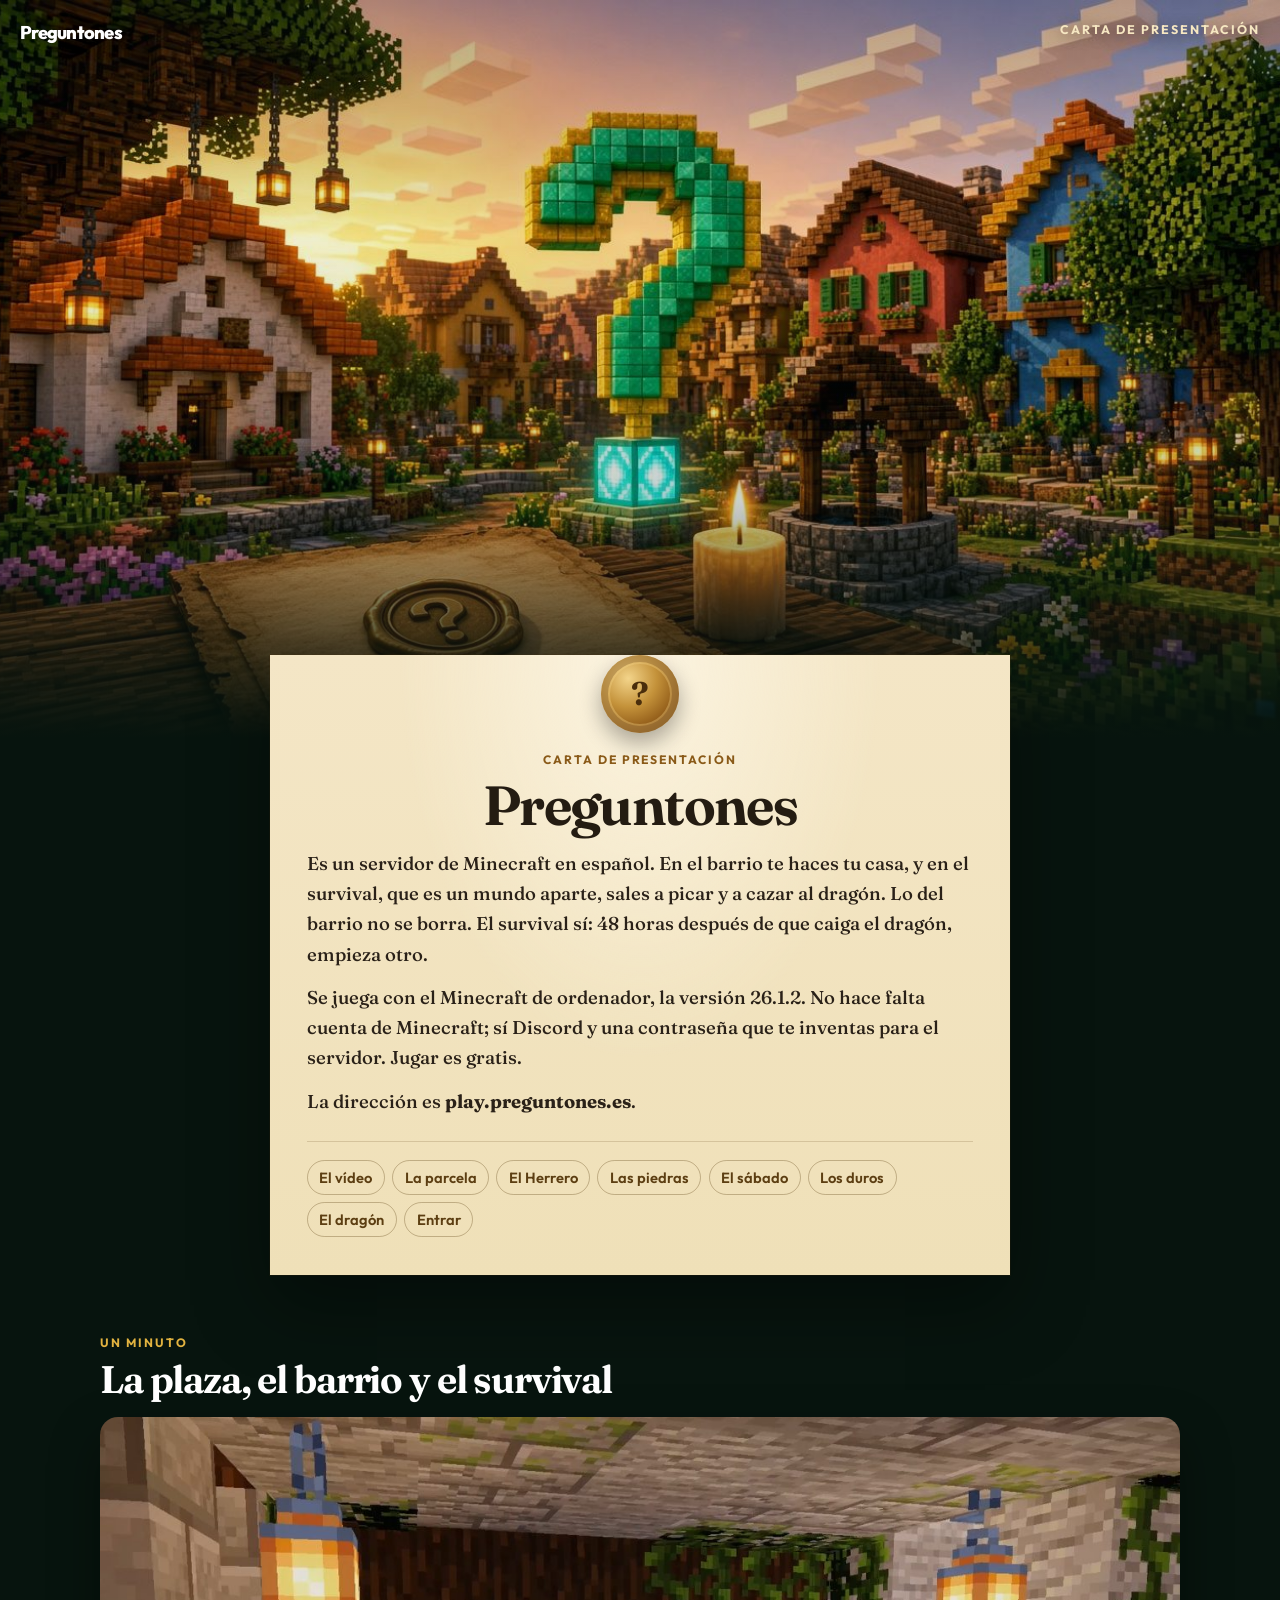
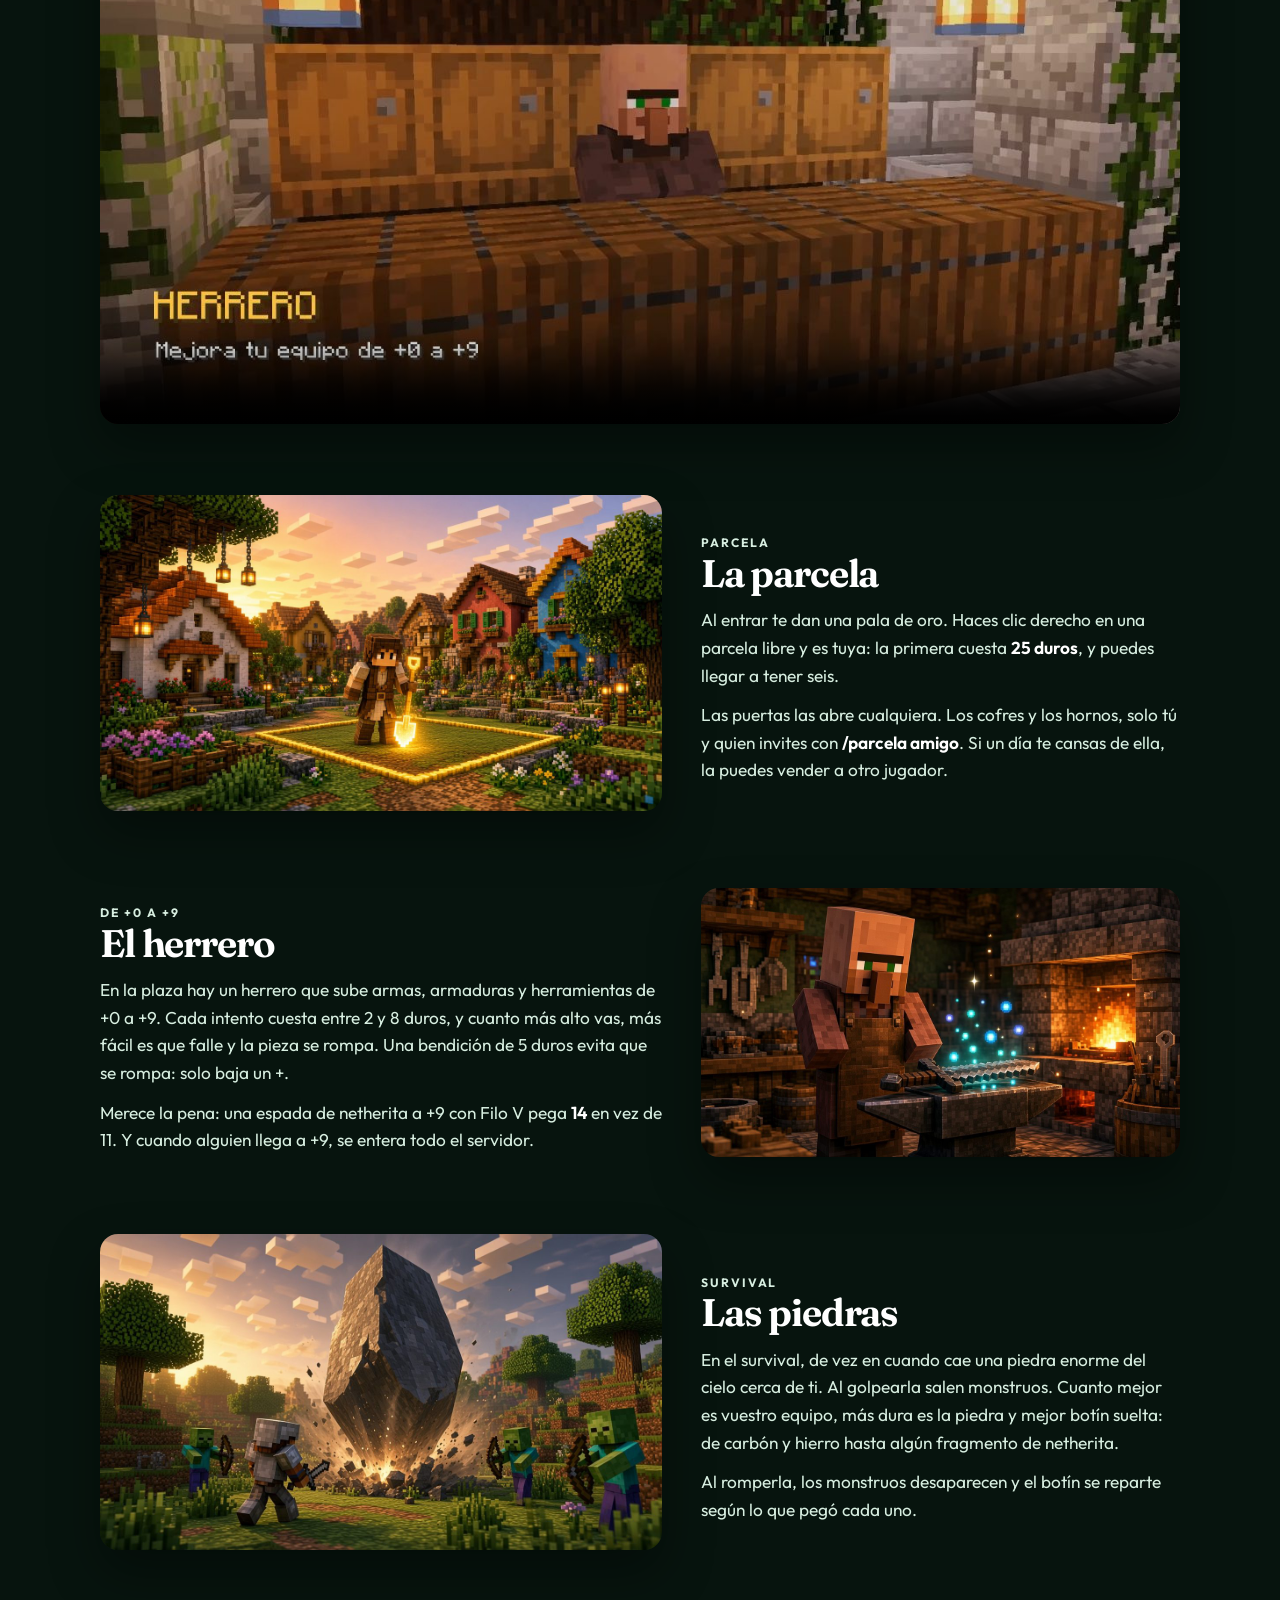
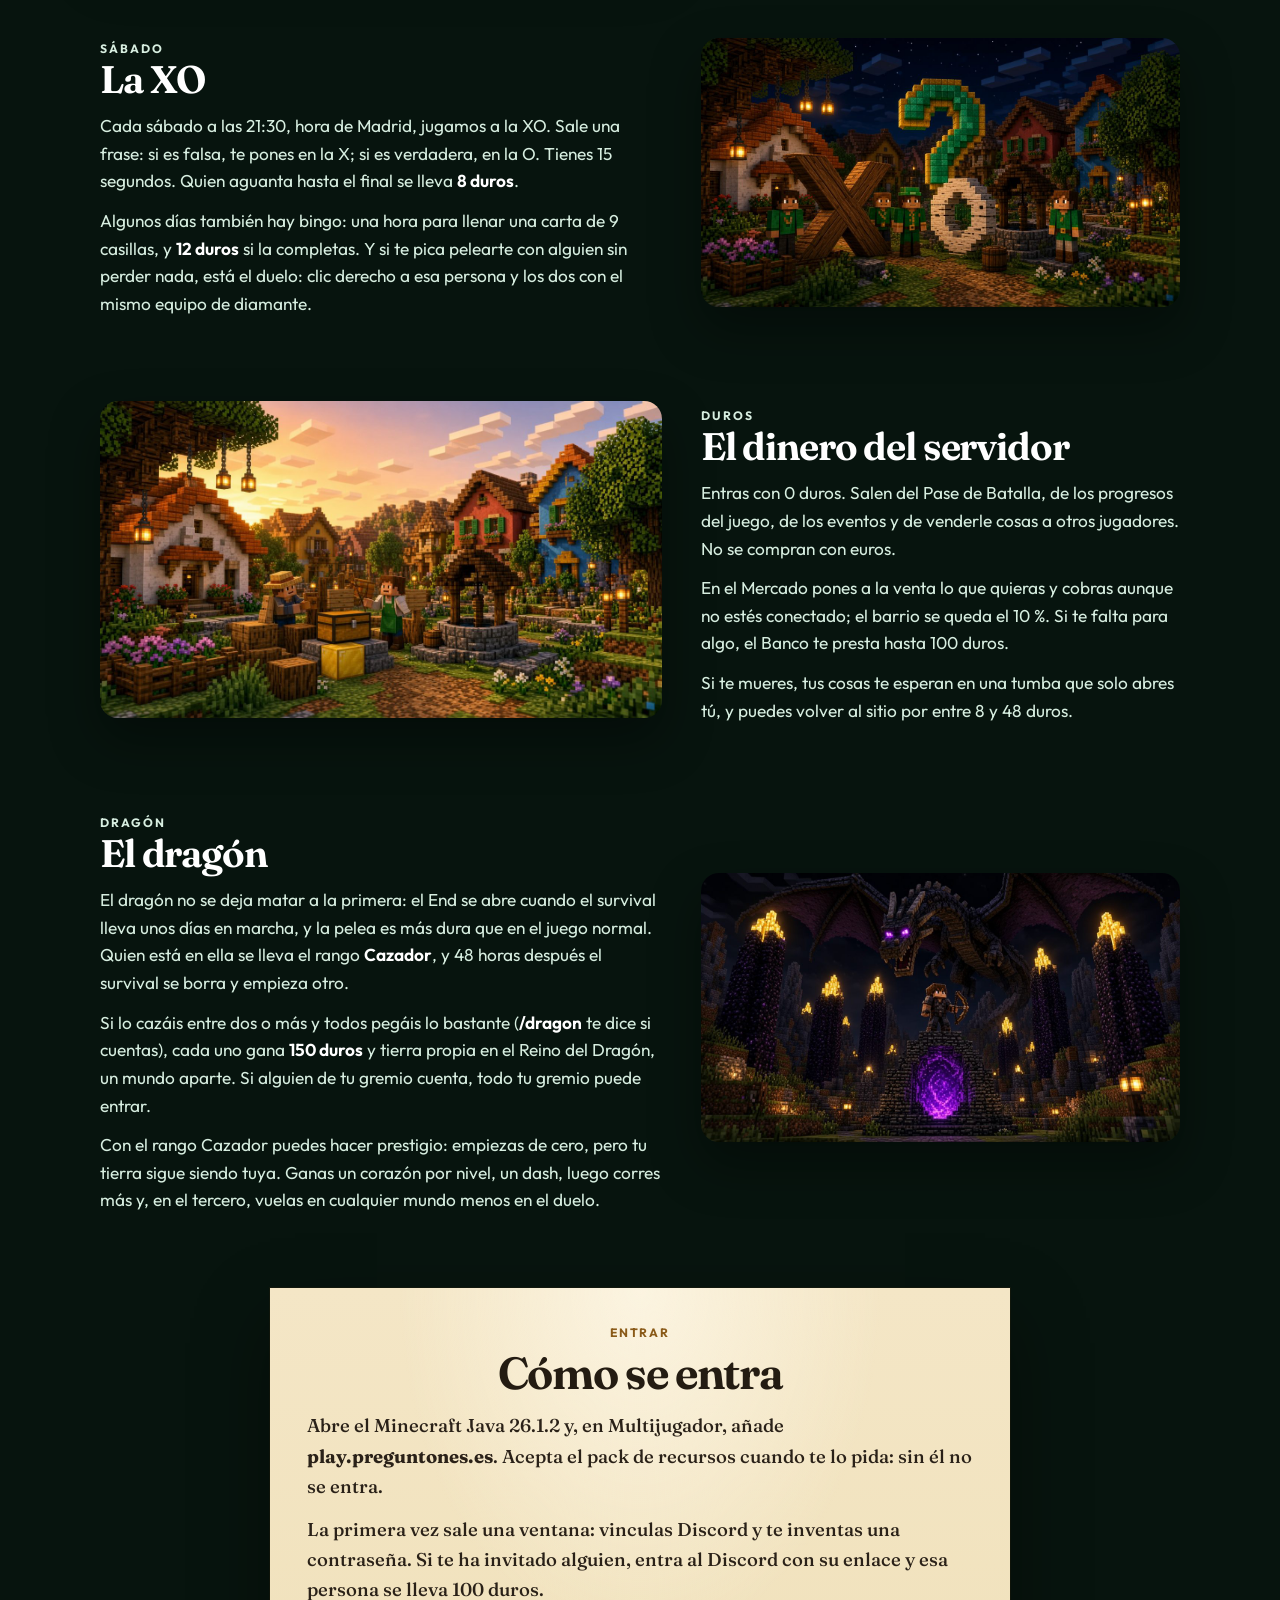
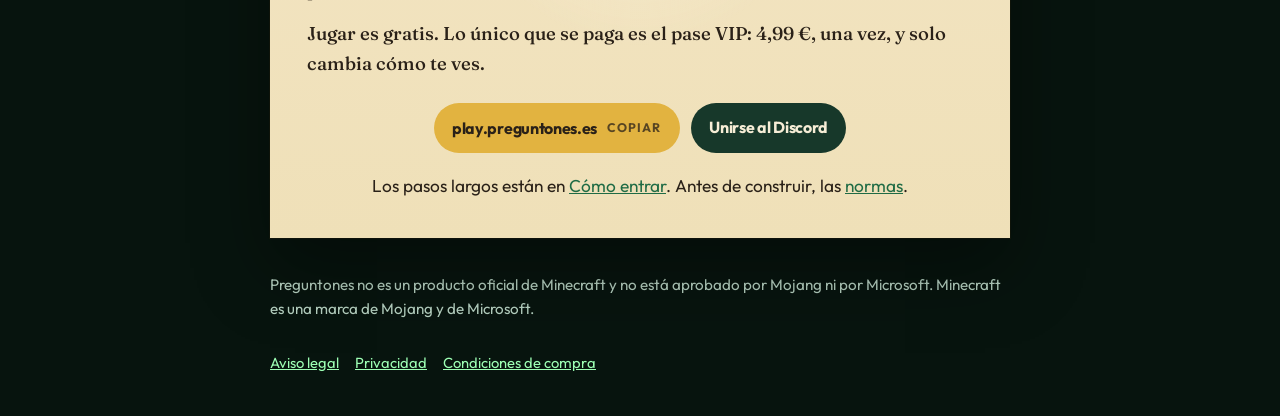
==== carta/index.html @ b28d95f8 "Publica el tráiler de un minuto en Inicio y en la carta. El gremio de la portada vuelve a 12, y la c" ====
<!DOCTYPE html>
<html lang="es-ES">
<head>
  <meta charset="utf-8">
  <meta name="viewport" content="width=device-width, initial-scale=1">
  <title>Carta de presentación · Preguntones</title>
  <meta name="description" content="Preguntones, un servidor de Minecraft Java 26.1.2. Parcela en el barrio, herrero de +0 a +9, piedras en el survival y la XO los sábados. Dirección: play.preguntones.es.">
  <meta name="robots" content="noindex, nofollow, noarchive">
  <meta name="googlebot" content="noindex, nofollow">
  <meta name="theme-color" content="#07140e">
  <meta property="og:title" content="Carta de presentación · Preguntones">
  <meta property="og:description" content="Un servidor de Minecraft Java. Parcela en el barrio, herrero de +0 a +9, piedras en el survival y la XO los sábados a las 21:30, hora de Madrid.">
  <meta property="og:type" content="website">
  <meta property="og:url" content="https://preguntones.es/carta/">
  <meta property="og:image" content="https://preguntones.es/carta/img/portada.jpg">
  <meta name="twitter:card" content="summary_large_image">
  <link rel="icon" href="../img/marca.svg">
  <link rel="preconnect" href="https://fonts.googleapis.com">
  <link rel="preconnect" href="https://fonts.gstatic.com" crossorigin>
  <link href="https://fonts.googleapis.com/css2?family=Fraunces:opsz,wght@9..144,500;9..144,650;9..144,700&family=Outfit:wght@400;500;600;700;800&display=swap" rel="stylesheet">
  <link rel="stylesheet" href="../css/carta.css">
</head>
<body>
  <a class="saltar" href="#carta">Saltar al contenido</a>
  <header class="cima">
    <img src="img/portada.jpg" width="1280" height="720" alt="Plaza del barrio al atardecer, con una carta sellada y una vela en primer plano">
    <div class="cima-velo" aria-hidden="true"></div>
    <p class="cima-nombre"><span data-campo="nombre">Preguntones</span></p>
    <p class="cima-linea">Carta de presentación</p>
  </header>

  <main>
    <article class="hoja" id="carta" tabindex="-1">
      <div class="sello" aria-hidden="true">?</div>
      <p class="kicker">Carta de presentación</p>
      <h1>Preguntones</h1>
      <div class="prosa">
        <p>Es un servidor de Minecraft en español. En el barrio te haces tu casa, y en el survival, que es un mundo aparte, sales a picar y a cazar al dragón. Lo del barrio no se borra. El survival sí: 48 horas después de que caiga el dragón, empieza otro.</p>
        <p>Se juega con el Minecraft de ordenador, la versión <span data-campo="version">26.1.2</span>. No hace falta cuenta de Minecraft; sí Discord y una contraseña que te inventas para el servidor. Jugar es gratis.</p>
        <p>La dirección es <strong data-campo="hostname">play.preguntones.es</strong>.</p>
      </div>
      <nav class="indice" aria-label="Contenido de la carta">
        <a href="#video">El vídeo</a>
        <a href="#parcela">La parcela</a>
        <a href="#herrero">El Herrero</a>
        <a href="#piedras">Las piedras</a>
        <a href="#sabado">El sábado</a>
        <a href="#duros">Los duros</a>
        <a href="#dragon">El dragón</a>
        <a href="#entrar">Entrar</a>
      </nav>
    </article>

    <section class="pieza" id="video" aria-labelledby="titulo-video">
      <p class="kicker">Un minuto</p>
      <h2 id="titulo-video">La plaza, el barrio y el survival</h2>
      <figure class="foto">
        <video controls playsinline preload="metadata" width="1920" height="1080" poster="../img/trailer.jpg">
          <source src="../video/preguntones-trailer.mp4" type="video/mp4">
        </video>
      </figure>
    </section>

    <section class="tramo" id="parcela" aria-labelledby="titulo-parcela">
      <figure class="foto">
        <img src="img/parcela.jpg" width="1280" height="720" alt="Una persona con una pala de oro, de pie en un terreno marcado con un borde amarillo, entre casas de colores">
      </figure>
      <div>
        <p class="kicker">Parcela</p>
        <h2 id="titulo-parcela">La parcela</h2>
        <p>Al entrar te dan una pala de oro. Haces clic derecho en una parcela libre y es tuya: la primera cuesta <strong>25 duros</strong>, y puedes llegar a tener seis.</p>
        <p>Las puertas las abre cualquiera. Los cofres y los hornos, solo tú y quien invites con <strong>/parcela amigo</strong>. Si un día te cansas de ella, la puedes vender a otro jugador.</p>
      </div>
    </section>

    <section class="tramo voltea" id="herrero" aria-labelledby="titulo-herrero">
      <figure class="foto">
        <img src="img/forja.jpg" width="1280" height="720" alt="Un herrero aldeano junto a un yunque, con una espada oscura rodeada de luces azules">
      </figure>
      <div>
        <p class="kicker">De +0 a +9</p>
        <h2 id="titulo-herrero">El herrero</h2>
        <p>En la plaza hay un herrero que sube armas, armaduras y herramientas de +0 a +9. Cada intento cuesta entre 2 y 8 duros, y cuanto más alto vas, más fácil es que falle y la pieza se rompa. Una bendición de 5 duros evita que se rompa: solo baja un +.</p>
        <p>Merece la pena: una espada de netherita a +9 con Filo V pega <strong>14</strong> en vez de 11. Y cuando alguien llega a +9, se entera todo el servidor.</p>
      </div>
    </section>

    <section class="tramo" id="piedras" aria-labelledby="titulo-piedras">
      <figure class="foto">
        <img src="img/piedra.jpg" width="1280" height="720" alt="Una piedra enorme cayendo del cielo en un bosque, con un aventurero y varios zombis alrededor">
      </figure>
      <div>
        <p class="kicker">Survival</p>
        <h2 id="titulo-piedras">Las piedras</h2>
        <p>En el survival, de vez en cuando cae una piedra enorme del cielo cerca de ti. Al golpearla salen monstruos. Cuanto mejor es vuestro equipo, más dura es la piedra y mejor botín suelta: de carbón y hierro hasta algún fragmento de netherita.</p>
        <p>Al romperla, los monstruos desaparecen y el botín se reparte según lo que pegó cada uno.</p>
      </div>
    </section>

    <section class="tramo voltea" id="sabado" aria-labelledby="titulo-sabado">
      <figure class="foto">
        <img src="img/sabado.jpg" width="1280" height="720" alt="Plaza de noche con una X de madera y una O de piedra, y varias personas entre faroles">
      </figure>
      <div>
        <p class="kicker">Sábado</p>
        <h2 id="titulo-sabado">La XO</h2>
        <p>Cada <span data-campo="cita">sábado a las 21:30, hora de Madrid</span>, jugamos a la XO. Sale una frase: si es falsa, te pones en la X; si es verdadera, en la O. Tienes 15 segundos. Quien aguanta hasta el final se lleva <strong>8 duros</strong>.</p>
        <p>Algunos días también hay bingo: una hora para llenar una carta de 9 casillas, y <strong>12 duros</strong> si la completas. Y si te pica pelearte con alguien sin perder nada, está el duelo: clic derecho a esa persona y los dos con el mismo equipo de diamante.</p>
      </div>
    </section>

    <section class="tramo" id="duros" aria-labelledby="titulo-duros">
      <figure class="foto">
        <img src="img/mercado.jpg" width="1280" height="720" alt="Dos vecinos comerciando junto a un cofre, en la plaza del barrio al atardecer">
      </figure>
      <div>
        <p class="kicker">Duros</p>
        <h2 id="titulo-duros">El dinero del servidor</h2>
        <p>Entras con 0 duros. Salen del Pase de Batalla, de los progresos del juego, de los eventos y de venderle cosas a otros jugadores. No se compran con euros.</p>
        <p>En el Mercado pones a la venta lo que quieras y cobras aunque no estés conectado; el barrio se queda el 10 %. Si te falta para algo, el Banco te presta hasta 100 duros.</p>
        <p>Si te mueres, tus cosas te esperan en una tumba que solo abres tú, y puedes volver al sitio por entre 8 y 48 duros.</p>
      </div>
    </section>

    <section class="tramo voltea" id="dragon" aria-labelledby="titulo-dragon">
      <figure class="foto">
        <img src="img/dragon.jpg" width="1280" height="720" alt="Un cazador con arco frente a un dragón de ojos violeta, entre columnas del End">
      </figure>
      <div>
        <p class="kicker">Dragón</p>
        <h2 id="titulo-dragon">El dragón</h2>
        <p>El dragón no se deja matar a la primera: el End se abre cuando el survival lleva unos días en marcha, y la pelea es más dura que en el juego normal. Quien está en ella se lleva el rango <strong>Cazador</strong>, y 48 horas después el survival se borra y empieza otro.</p>
        <p>Si lo cazáis entre dos o más y todos pegáis lo bastante (<strong>/dragon</strong> te dice si cuentas), cada uno gana <strong>150 duros</strong> y tierra propia en el Reino del Dragón, un mundo aparte. Si alguien de tu gremio cuenta, todo tu gremio puede entrar.</p>
        <p>Con el rango Cazador puedes hacer prestigio: empiezas de cero, pero tu tierra sigue siendo tuya. Ganas un corazón por nivel, un dash, luego corres más y, en el tercero, vuelas en cualquier mundo menos en el duelo.</p>
      </div>
    </section>

    <section class="hoja remite" id="entrar" aria-labelledby="titulo-entrar">
      <p class="kicker">Entrar</p>
      <h2 id="titulo-entrar">Cómo se entra</h2>
      <div class="prosa">
        <p>Abre el Minecraft Java <span data-campo="version">26.1.2</span> y, en Multijugador, añade <strong data-campo="hostname">play.preguntones.es</strong>. Acepta el pack de recursos cuando te lo pida: sin él no se entra.</p>
        <p>La primera vez sale una ventana: vinculas Discord y te inventas una contraseña. Si te ha invitado alguien, entra al Discord con su enlace y esa persona se lleva 100 duros.</p>
        <p>Jugar es gratis. Lo único que se paga es el pase VIP: <span data-campo="precioVecino">4,99 €</span>, una vez, y solo cambia cómo te ves.</p>
      </div>
      <div class="acciones">
        <button class="boton boton-oro" type="button" data-copiar-ip>
          <span data-campo="hostname">play.preguntones.es</span>
          <span class="ip-accion">Copiar</span>
        </button>
        <a class="boton" href="https://discord.gg/ZjcnvSkqsQ" data-campo="discord" data-campo-modo="solo-href">Unirse al Discord</a>
        <p class="copiado" hidden>Copiado. Pégalo en Multijugador, en Dirección del servidor.</p>
      </div>
      <p class="pasos">Los pasos largos están en <a href="../entrar.html">Cómo entrar</a>. Antes de construir, las <a href="../normas.html">normas</a>.</p>
    </section>

    <p class="oficial"><span data-campo="nombre">Preguntones</span> no es un producto oficial de Minecraft y no está aprobado por Mojang ni por Microsoft. Minecraft es una marca de Mojang y de Microsoft.</p>
  </main>

  <footer class="pie">
    <nav aria-label="Pie">
      <ul>
        <li><a href="../aviso-legal.html">Aviso legal</a></li>
        <li><a href="../privacidad.html">Privacidad</a></li>
        <li><a href="../condiciones.html">Condiciones de compra</a></li>
      </ul>
    </nav>
  </footer>
  <script src="../js/identidad.js"></script>
  <script src="../js/sitio.js"></script>
</body>
</html>
---- css/carta.css ----
:root {
  --noche: #07140e;
  --noche-2: #10241a;
  --tinta: #e7f6ec;
  --oro: #e2b340;
  --papel: #f4e6c6;
  --papel-2: #efe0b8;
  --tinta-papel: #2a2118;
  --sello: #8a5a18;
  --linea: rgba(226, 179, 64, 0.35);
  color-scheme: dark;
}

*,
*::before,
*::after {
  box-sizing: border-box;
}

[hidden] {
  display: none !important;
}

html {
  background: var(--noche);
  scroll-behavior: smooth;
}

body {
  margin: 0;
  color: var(--tinta);
  font-family: "Outfit", "Segoe UI", sans-serif;
  font-size: 1.08rem;
  line-height: 1.6;
  background:
    radial-gradient(ellipse 80% 40% at 50% -10%, rgba(40, 120, 70, 0.22), transparent 60%),
    var(--noche);
}

.saltar {
  position: absolute;
  left: 1rem;
  top: -4rem;
  z-index: 5;
  background: #fff;
  color: #111;
  padding: 0.5rem 0.8rem;
}

.saltar:focus {
  top: 1rem;
}

:focus-visible {
  outline: 3px solid var(--oro);
  outline-offset: 3px;
}

.cima {
  position: relative;
  height: min(82vh, 760px);
  min-height: 460px;
  background: #04110c;
}

.cima img {
  width: 100%;
  height: 100%;
  object-fit: cover;
  object-position: center 42%;
}

.cima-velo {
  position: absolute;
  inset: 0;
  background:
    linear-gradient(180deg, rgba(4, 12, 8, 0.28) 0%, rgba(4, 12, 8, 0.05) 32%, rgba(7, 20, 14, 0.2) 68%, var(--noche) 100%);
  pointer-events: none;
}

.cima-nombre {
  position: absolute;
  top: 1.15rem;
  left: 1.25rem;
  margin: 0;
  font-weight: 800;
  letter-spacing: -0.04em;
  font-size: 1.15rem;
  color: #fff;
  text-shadow: 0 2px 18px rgba(0, 0, 0, 0.55);
}

.cima-linea {
  position: absolute;
  top: 1.25rem;
  right: 1.25rem;
  margin: 0;
  color: #f6e7c2;
  font-size: 0.78rem;
  font-weight: 700;
  letter-spacing: 0.16em;
  text-transform: uppercase;
  text-shadow: 0 2px 14px rgba(0, 0, 0, 0.55);
}

.hoja {
  width: min(740px, calc(100% - 1.5rem));
  margin: -5.2rem auto 0;
  position: relative;
  z-index: 1;
  background:
    radial-gradient(ellipse at 50% 0%, rgba(255, 250, 236, 0.7), transparent 46%),
    linear-gradient(180deg, var(--papel) 0%, var(--papel-2) 100%);
  color: var(--tinta-papel);
  padding: 0 2.3rem 2.4rem;
  box-shadow:
    0 30px 70px rgba(0, 0, 0, 0.38),
    0 0 0 1px rgba(90, 58, 18, 0.16);
}

.sello {
  width: 78px;
  height: 78px;
  margin: -2.4rem auto 1.1rem;
  border-radius: 50%;
  display: grid;
  place-items: center;
  background:
    radial-gradient(circle at 35% 30%, #f3d48a 0%, #c4923a 38%, #8a5414 72%, #5c3810 100%);
  box-shadow:
    0 10px 22px rgba(0, 0, 0, 0.32),
    inset 0 0 0 7px rgba(92, 52, 12, 0.28),
    inset 0 0 0 9px rgba(243, 212, 138, 0.35);
  color: #4a2e0c;
  font-family: "Fraunces", Georgia, serif;
  font-weight: 650;
  font-size: 2rem;
  line-height: 1;
}

.hoja h1,
.remite h2 {
  font-family: "Fraunces", Georgia, serif;
  font-weight: 650;
  letter-spacing: -0.03em;
  text-wrap: balance;
  color: #241c12;
}

.hoja h1 {
  margin: 0 0 1rem;
  font-size: clamp(2.15rem, 6vw, 3.45rem);
  line-height: 1.02;
  text-align: center;
}

.kicker {
  margin: 0 0 0.45rem;
  font-family: "Outfit", "Segoe UI", sans-serif;
  font-size: 0.76rem;
  font-weight: 700;
  letter-spacing: 0.16em;
  text-transform: uppercase;
  color: var(--oro);
}

.hoja .kicker {
  text-align: center;
  color: var(--sello);
}

.prosa {
  font-family: "Fraunces", Georgia, serif;
  font-size: 1.16rem;
  font-weight: 500;
  line-height: 1.62;
}

.prosa p {
  margin: 0.85rem 0 0;
}

.indice {
  display: flex;
  flex-wrap: wrap;
  gap: 0.45rem;
  margin-top: 1.5rem;
  padding-top: 1.15rem;
  border-top: 1px solid rgba(90, 58, 18, 0.18);
}

.indice a {
  color: #5c3e12;
  text-decoration: none;
  border: 1px solid rgba(92, 62, 18, 0.32);
  border-radius: 999px;
  padding: 0.28rem 0.72rem;
  font-size: 0.92rem;
  font-weight: 600;
}

.indice a:hover {
  background: rgba(226, 179, 64, 0.28);
  color: #3d2910;
}

.pieza {
  width: min(1080px, calc(100% - 1.5rem));
  margin: 3.6rem auto 0;
}

.pieza h2 {
  margin: 0 0 1rem;
  font-family: "Fraunces", Georgia, serif;
  font-weight: 650;
  font-size: clamp(1.85rem, 3vw, 2.7rem);
  line-height: 1.08;
  letter-spacing: -0.03em;
  color: #fff;
  text-wrap: balance;
}

.foto video {
  display: block;
  width: 100%;
  height: auto;
  aspect-ratio: 16 / 9;
  background: #04110c;
}

.tramo {
  width: min(1080px, calc(100% - 1.5rem));
  margin: 0 auto;
  padding: 4.4rem 0 0.4rem;
  display: grid;
  grid-template-columns: 1.08fr 0.92fr;
  gap: 2.4rem;
  align-items: center;
}

.tramo.voltea .foto {
  order: 2;
}

.foto {
  margin: 0;
  border-radius: 18px;
  overflow: hidden;
  box-shadow: 0 22px 50px rgba(0, 0, 0, 0.38);
  background: #0c1a14;
}

.foto img {
  display: block;
  width: 100%;
  height: auto;
}

.tramo h2 {
  margin: 0 0 0.7rem;
  font-family: "Fraunces", Georgia, serif;
  font-weight: 650;
  font-size: clamp(1.85rem, 3vw, 2.7rem);
  line-height: 1.08;
  letter-spacing: -0.03em;
  color: #fff;
  text-wrap: balance;
}

.tramo p {
  margin: 0.75rem 0 0;
  color: #d7eee0;
}

.tramo strong {
  color: #fff;
  font-weight: 650;
}

.remite {
  margin-top: 4.2rem;
  padding-top: 2.2rem;
  text-align: center;
}

.remite h2 {
  margin: 0 0 0.4rem;
  font-size: clamp(1.9rem, 4vw, 2.8rem);
  line-height: 1.08;
}

.remite .prosa {
  text-align: left;
}

.acciones {
  display: flex;
  flex-wrap: wrap;
  gap: 0.7rem;
  justify-content: center;
  margin-top: 1.5rem;
}

.boton {
  display: inline-flex;
  align-items: center;
  justify-content: center;
  gap: 0.65rem;
  min-height: 3rem;
  padding: 0.75rem 1.15rem;
  border: 0;
  border-radius: 999px;
  background: #17382a;
  color: #f6edd6;
  font-family: "Outfit", "Segoe UI", sans-serif;
  font-size: 1rem;
  font-weight: 700;
  letter-spacing: -0.02em;
  text-decoration: none;
  cursor: pointer;
}

.boton-oro {
  background: var(--oro);
  color: #2a2118;
}

.boton:hover {
  filter: brightness(1.06);
}

.ip-accion {
  font-size: 0.78rem;
  font-weight: 700;
  letter-spacing: 0.08em;
  text-transform: uppercase;
  opacity: 0.75;
}

.copiado {
  flex-basis: 100%;
  margin: 0.35rem 0 0;
  text-align: center;
  font-family: "Outfit", "Segoe UI", sans-serif;
  color: #3d5c34;
}

.pasos {
  margin: 1.2rem 0 0;
  text-align: center;
  font-family: "Outfit", "Segoe UI", sans-serif;
}

.pasos a,
.oficial a,
.pie a {
  color: #1f6b45;
}

.tramo a {
  color: #b6f3c8;
}

.oficial {
  width: min(740px, calc(100% - 1.5rem));
  margin: 2.2rem auto 0;
  color: #b7d2c2;
  font-size: 0.95rem;
}

.oficial a {
  color: #9dffb4;
}

.pie {
  width: min(740px, calc(100% - 1.5rem));
  margin: 0 auto;
  padding: 1.4rem 0 2.6rem;
  color: #9bb5a6;
  font-size: 0.92rem;
}

.pie nav ul {
  display: flex;
  flex-wrap: wrap;
  gap: 0.4rem 1rem;
  margin: 0.4rem 0 0;
  padding: 0;
  list-style: none;
}

.pie a {
  color: #9dffb4;
}

@media (max-width: 860px) {
  .cima {
    height: 62vh;
    min-height: 320px;
  }

  .cima-linea {
    display: none;
  }

  .hoja {
    padding: 0 1.2rem 1.6rem;
    margin-top: -3.2rem;
  }

  .tramo,
  .tramo.voltea {
    grid-template-columns: 1fr;
    gap: 1.1rem;
    padding-top: 3rem;
  }

  .tramo.voltea .foto {
    order: 0;
  }

  .acciones {
    flex-direction: column;
  }

  .boton {
    width: 100%;
  }
}

@media (prefers-reduced-motion: reduce) {
  html {
    scroll-behavior: auto;
  }
}
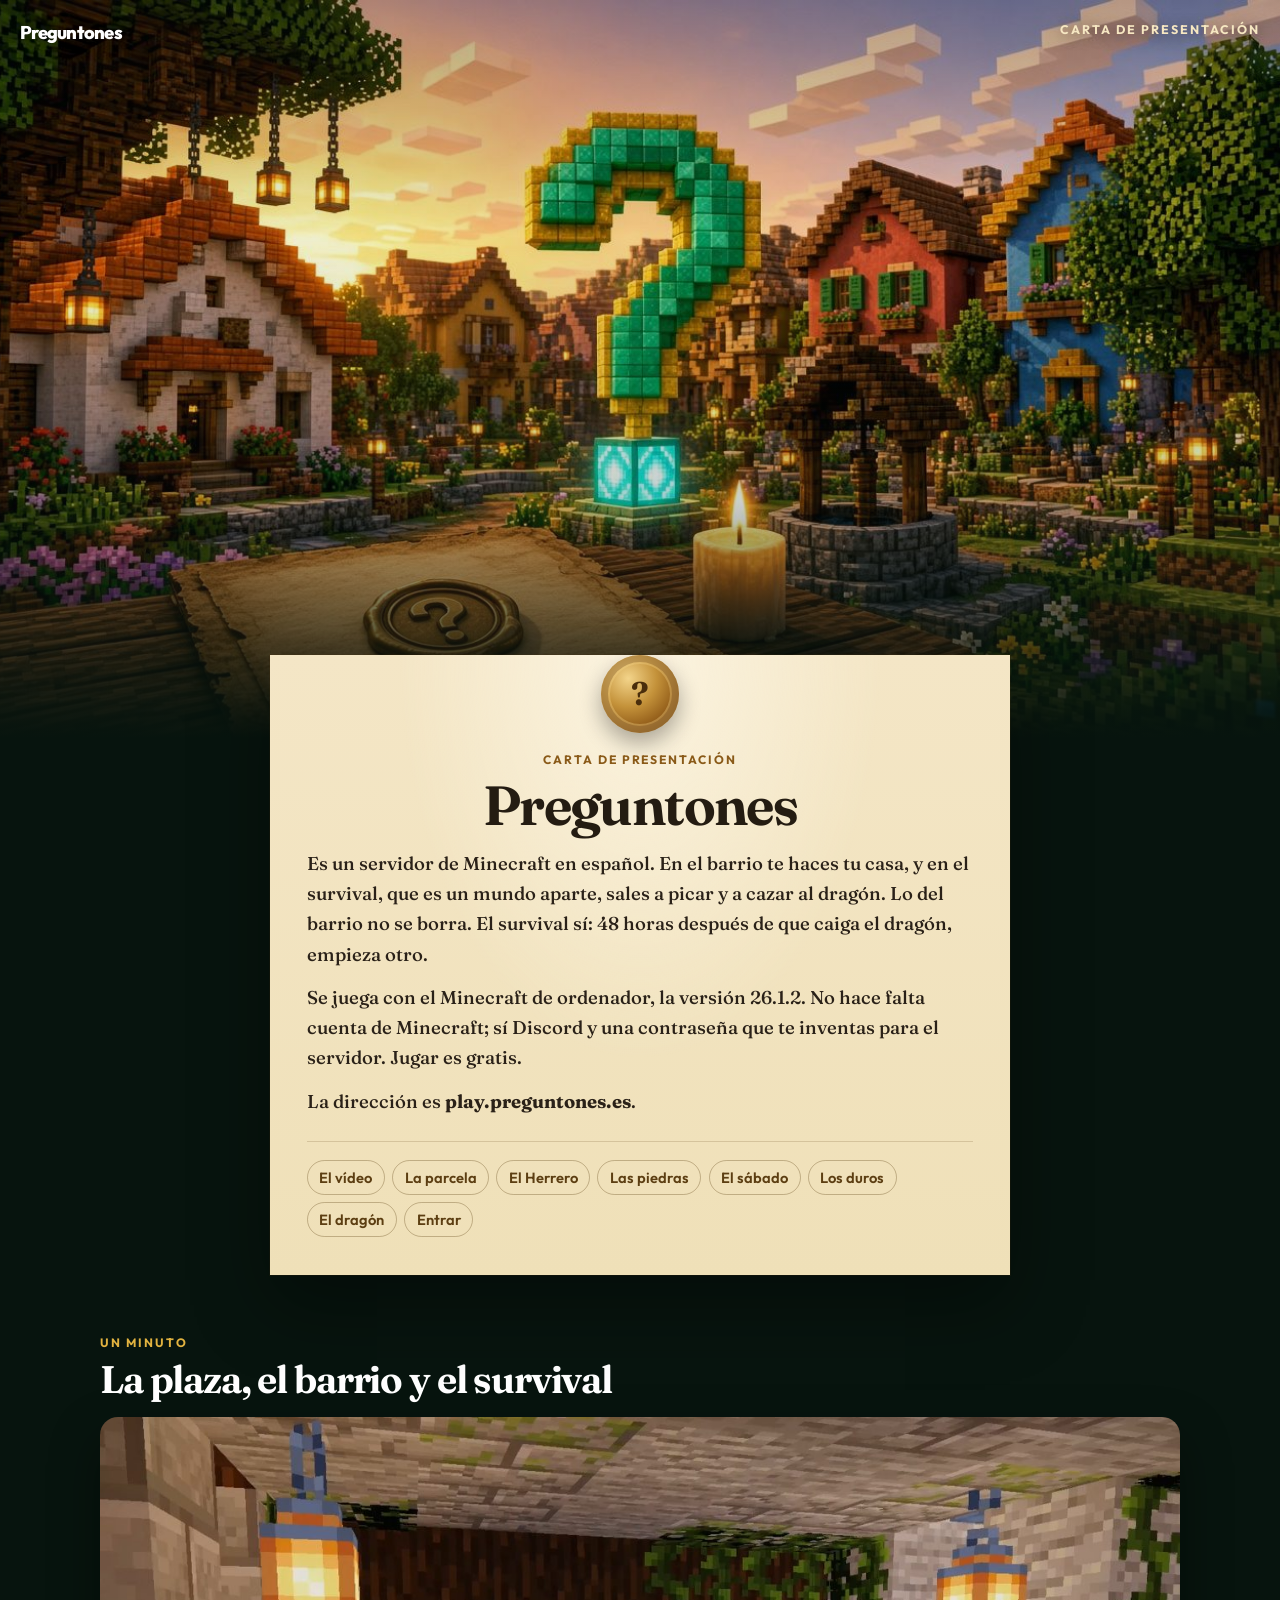
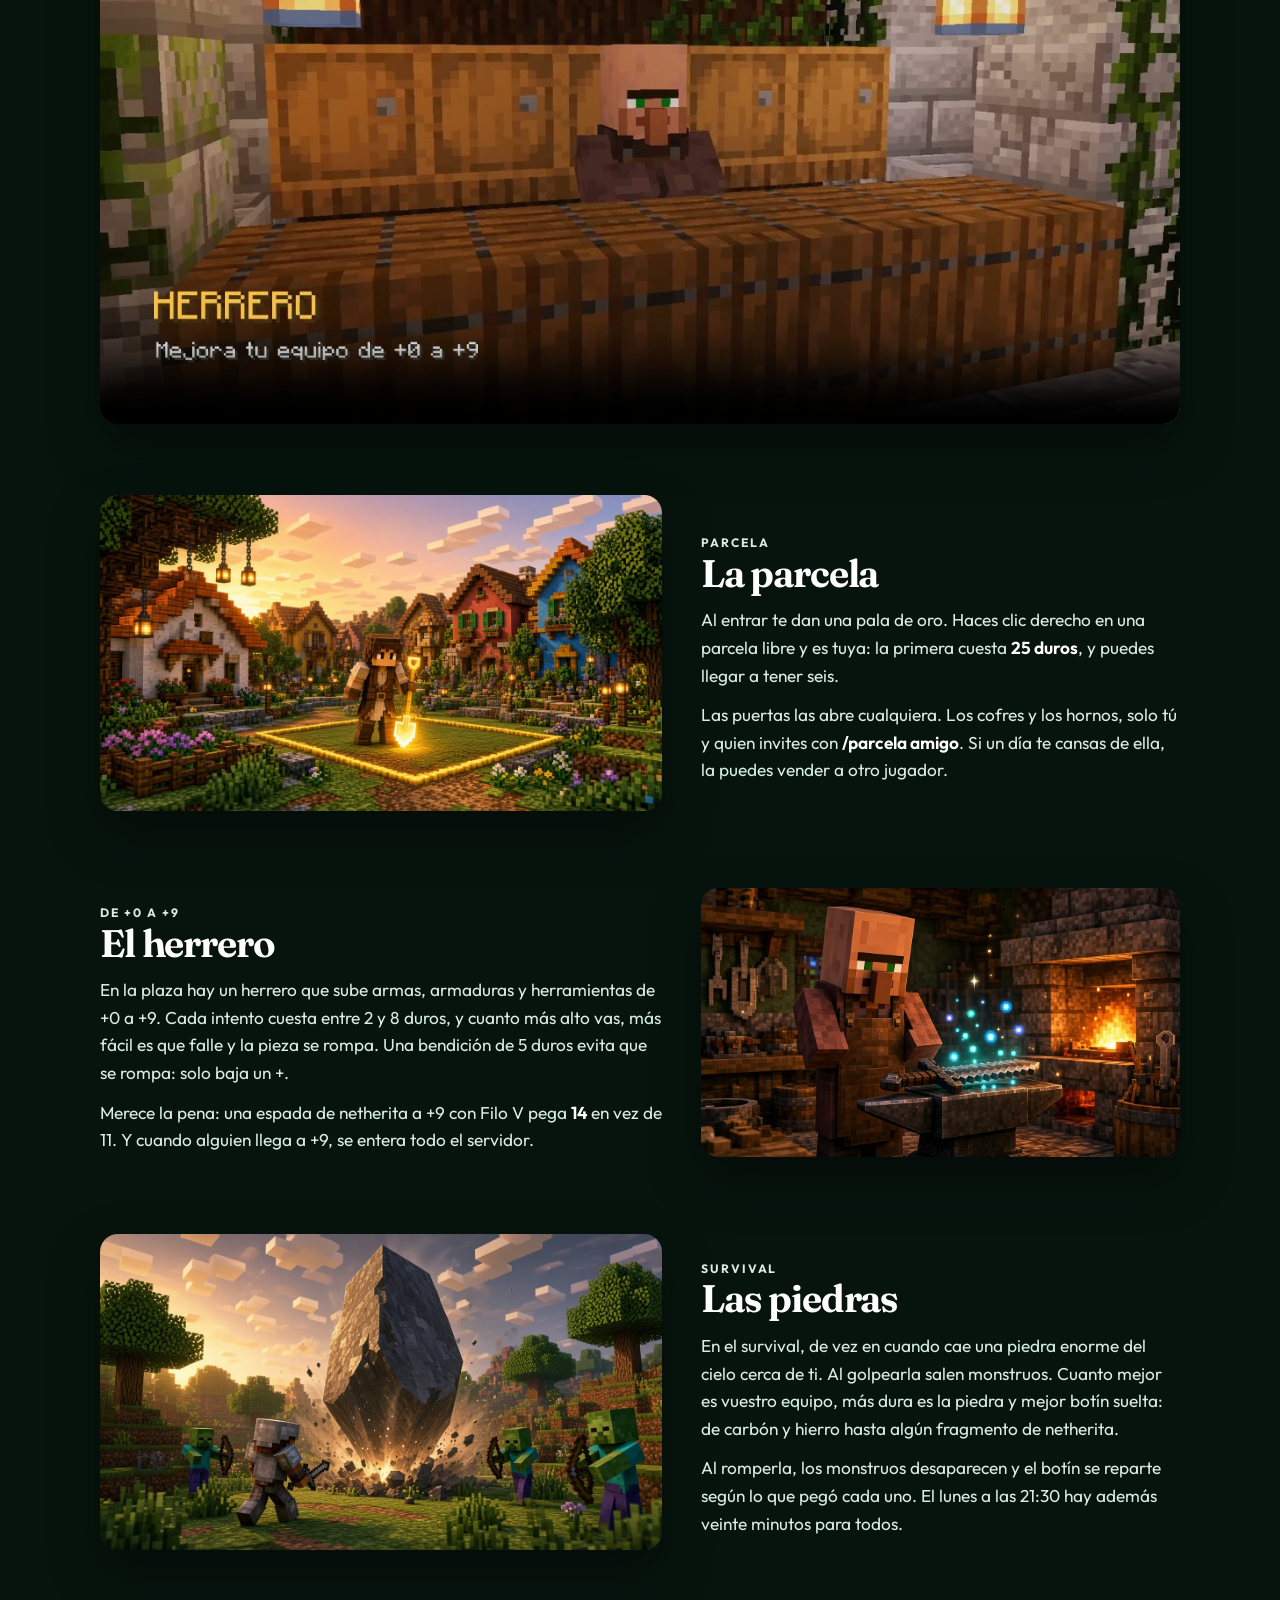
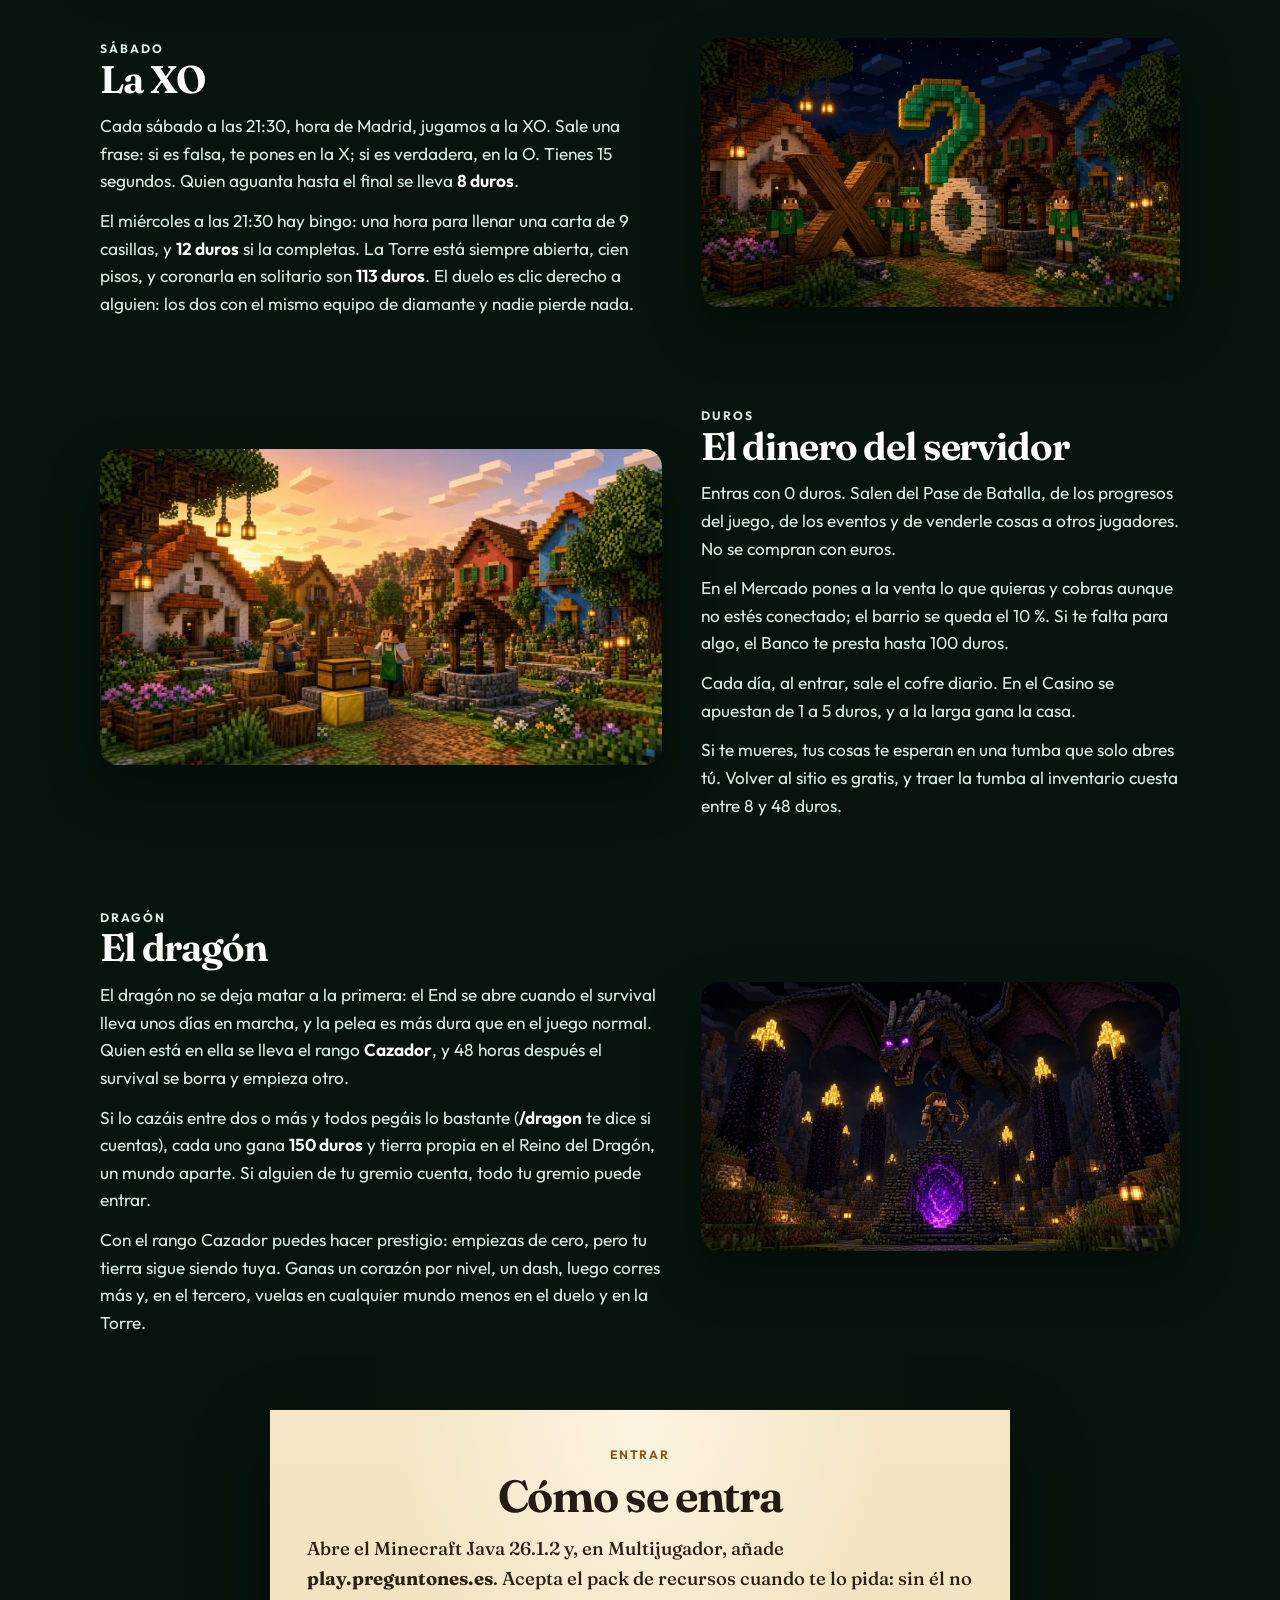
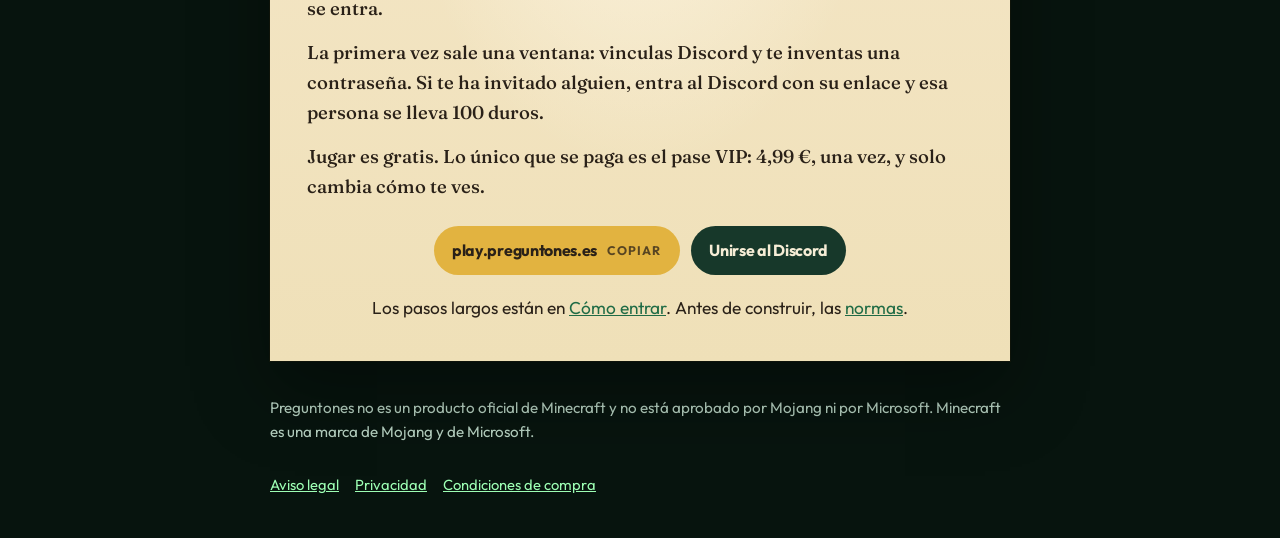
==== commit f08ae19c: "Cuenta la Torre, el calendario y el cofre, y volver a la muerte es gratis. Co-authored-by: Cursor <c" ====
--- a/carta/index.html
+++ b/carta/index.html
@@ -93,7 +93,7 @@
         <p class="kicker">Survival</p>
         <h2 id="titulo-piedras">Las piedras</h2>
         <p>En el survival, de vez en cuando cae una piedra enorme del cielo cerca de ti. Al golpearla salen monstruos. Cuanto mejor es vuestro equipo, más dura es la piedra y mejor botín suelta: de carbón y hierro hasta algún fragmento de netherita.</p>
-        <p>Al romperla, los monstruos desaparecen y el botín se reparte según lo que pegó cada uno.</p>
+        <p>Al romperla, los monstruos desaparecen y el botín se reparte según lo que pegó cada uno. El lunes a las 21:30 hay además veinte minutos para todos.</p>
       </div>
     </section>
 
@@ -105,7 +105,7 @@
         <p class="kicker">Sábado</p>
         <h2 id="titulo-sabado">La XO</h2>
         <p>Cada <span data-campo="cita">sábado a las 21:30, hora de Madrid</span>, jugamos a la XO. Sale una frase: si es falsa, te pones en la X; si es verdadera, en la O. Tienes 15 segundos. Quien aguanta hasta el final se lleva <strong>8 duros</strong>.</p>
-        <p>Algunos días también hay bingo: una hora para llenar una carta de 9 casillas, y <strong>12 duros</strong> si la completas. Y si te pica pelearte con alguien sin perder nada, está el duelo: clic derecho a esa persona y los dos con el mismo equipo de diamante.</p>
+        <p>El miércoles a las 21:30 hay bingo: una hora para llenar una carta de 9 casillas, y <strong>12 duros</strong> si la completas. La Torre está siempre abierta, cien pisos, y coronarla en solitario son <strong>113 duros</strong>. El duelo es clic derecho a alguien: los dos con el mismo equipo de diamante y nadie pierde nada.</p>
       </div>
     </section>
 
@@ -118,7 +118,8 @@
         <h2 id="titulo-duros">El dinero del servidor</h2>
         <p>Entras con 0 duros. Salen del Pase de Batalla, de los progresos del juego, de los eventos y de venderle cosas a otros jugadores. No se compran con euros.</p>
         <p>En el Mercado pones a la venta lo que quieras y cobras aunque no estés conectado; el barrio se queda el 10 %. Si te falta para algo, el Banco te presta hasta 100 duros.</p>
-        <p>Si te mueres, tus cosas te esperan en una tumba que solo abres tú, y puedes volver al sitio por entre 8 y 48 duros.</p>
+        <p>Cada día, al entrar, sale el cofre diario. En el Casino se apuestan de 1 a 5 duros, y a la larga gana la casa.</p>
+        <p>Si te mueres, tus cosas te esperan en una tumba que solo abres tú. Volver al sitio es gratis, y traer la tumba al inventario cuesta entre 8 y 48 duros.</p>
       </div>
     </section>
 
@@ -131,7 +132,7 @@
         <h2 id="titulo-dragon">El dragón</h2>
         <p>El dragón no se deja matar a la primera: el End se abre cuando el survival lleva unos días en marcha, y la pelea es más dura que en el juego normal. Quien está en ella se lleva el rango <strong>Cazador</strong>, y 48 horas después el survival se borra y empieza otro.</p>
         <p>Si lo cazáis entre dos o más y todos pegáis lo bastante (<strong>/dragon</strong> te dice si cuentas), cada uno gana <strong>150 duros</strong> y tierra propia en el Reino del Dragón, un mundo aparte. Si alguien de tu gremio cuenta, todo tu gremio puede entrar.</p>
-        <p>Con el rango Cazador puedes hacer prestigio: empiezas de cero, pero tu tierra sigue siendo tuya. Ganas un corazón por nivel, un dash, luego corres más y, en el tercero, vuelas en cualquier mundo menos en el duelo.</p>
+        <p>Con el rango Cazador puedes hacer prestigio: empiezas de cero, pero tu tierra sigue siendo tuya. Ganas un corazón por nivel, un dash, luego corres más y, en el tercero, vuelas en cualquier mundo menos en el duelo y en la Torre.</p>
       </div>
     </section>
 
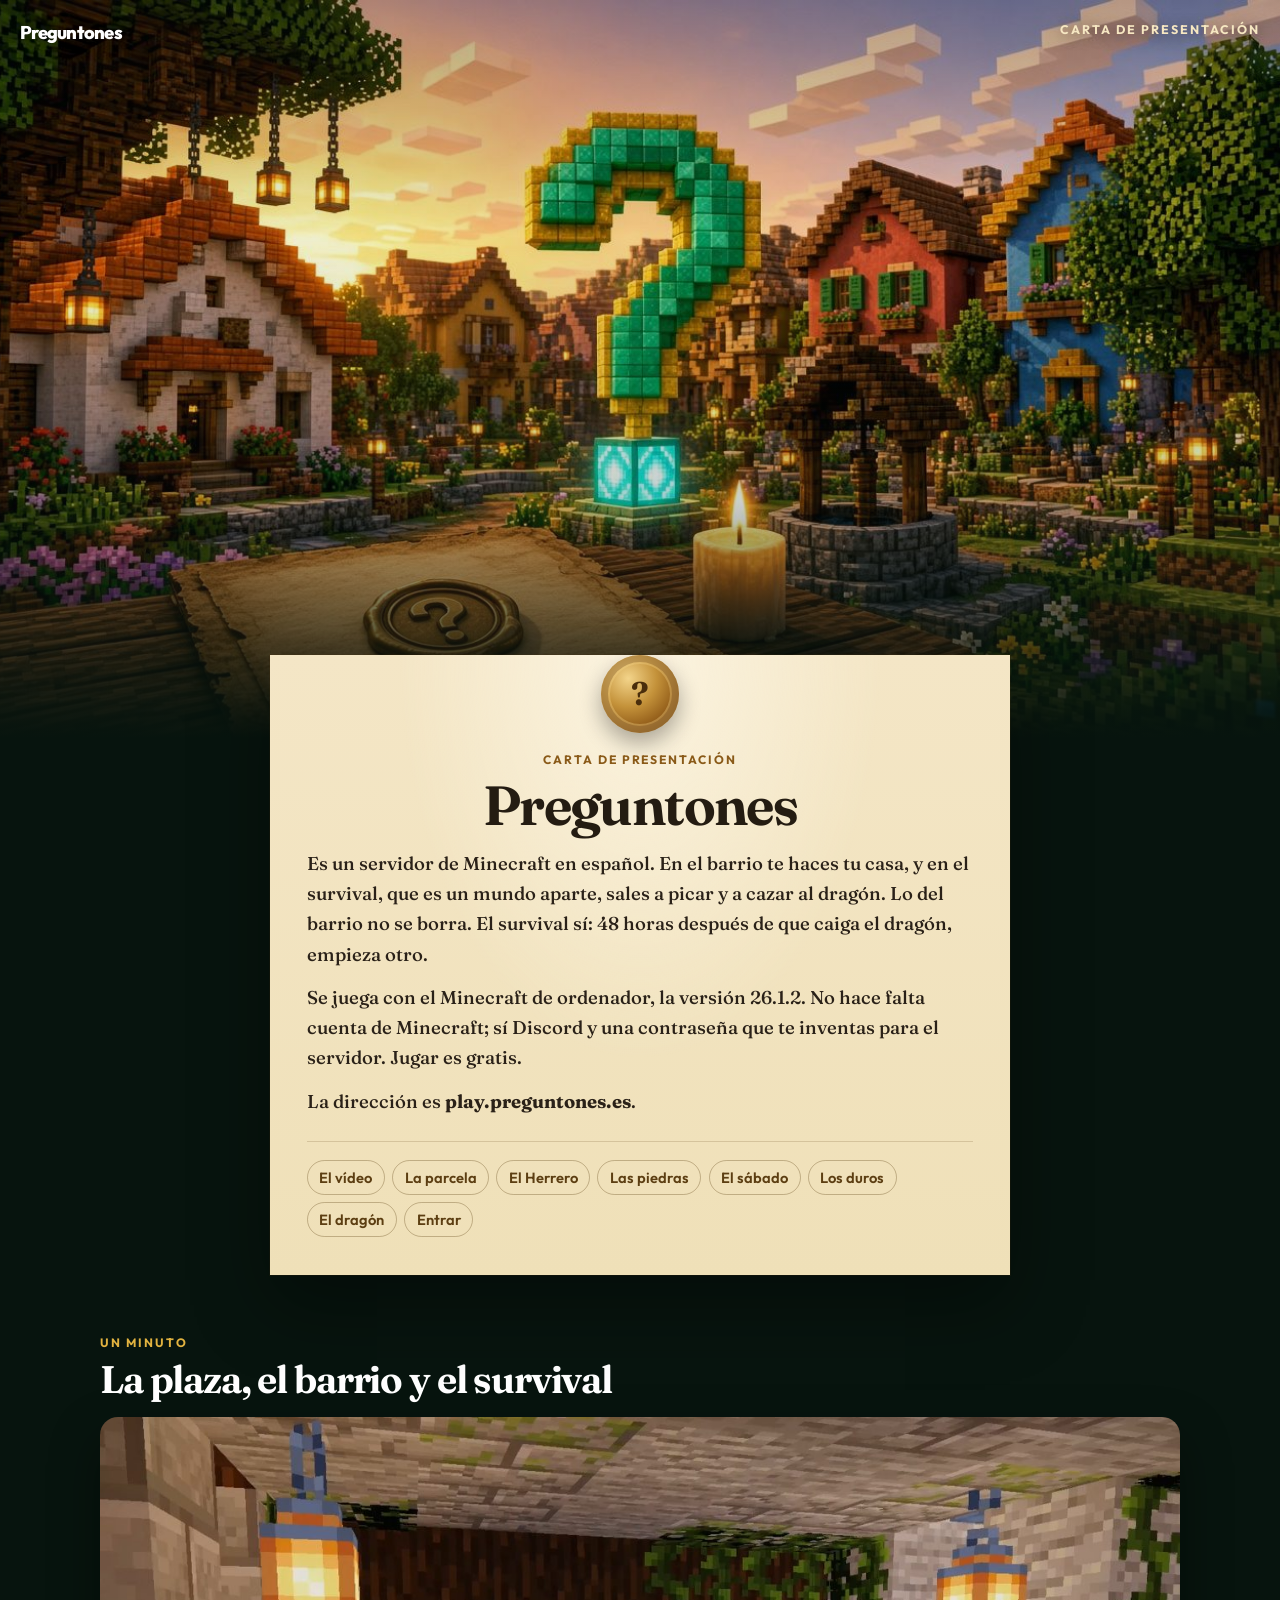
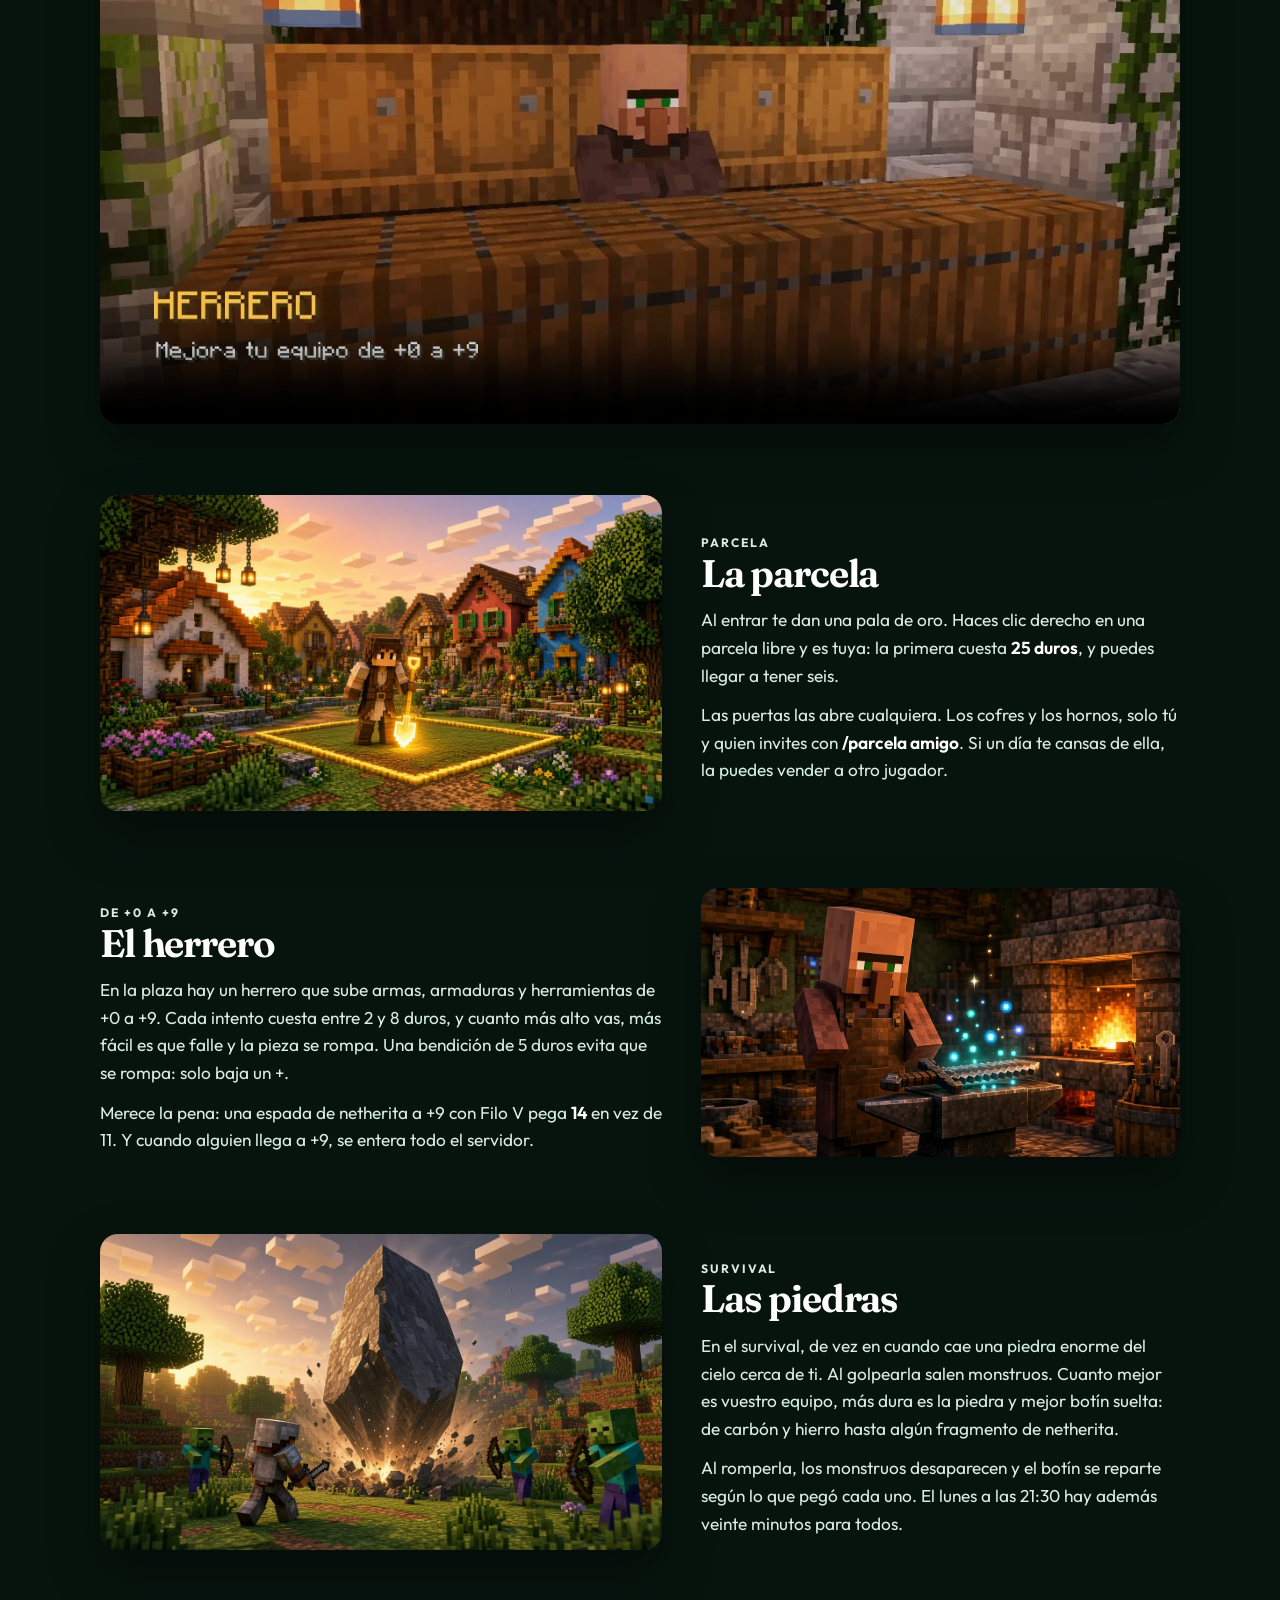
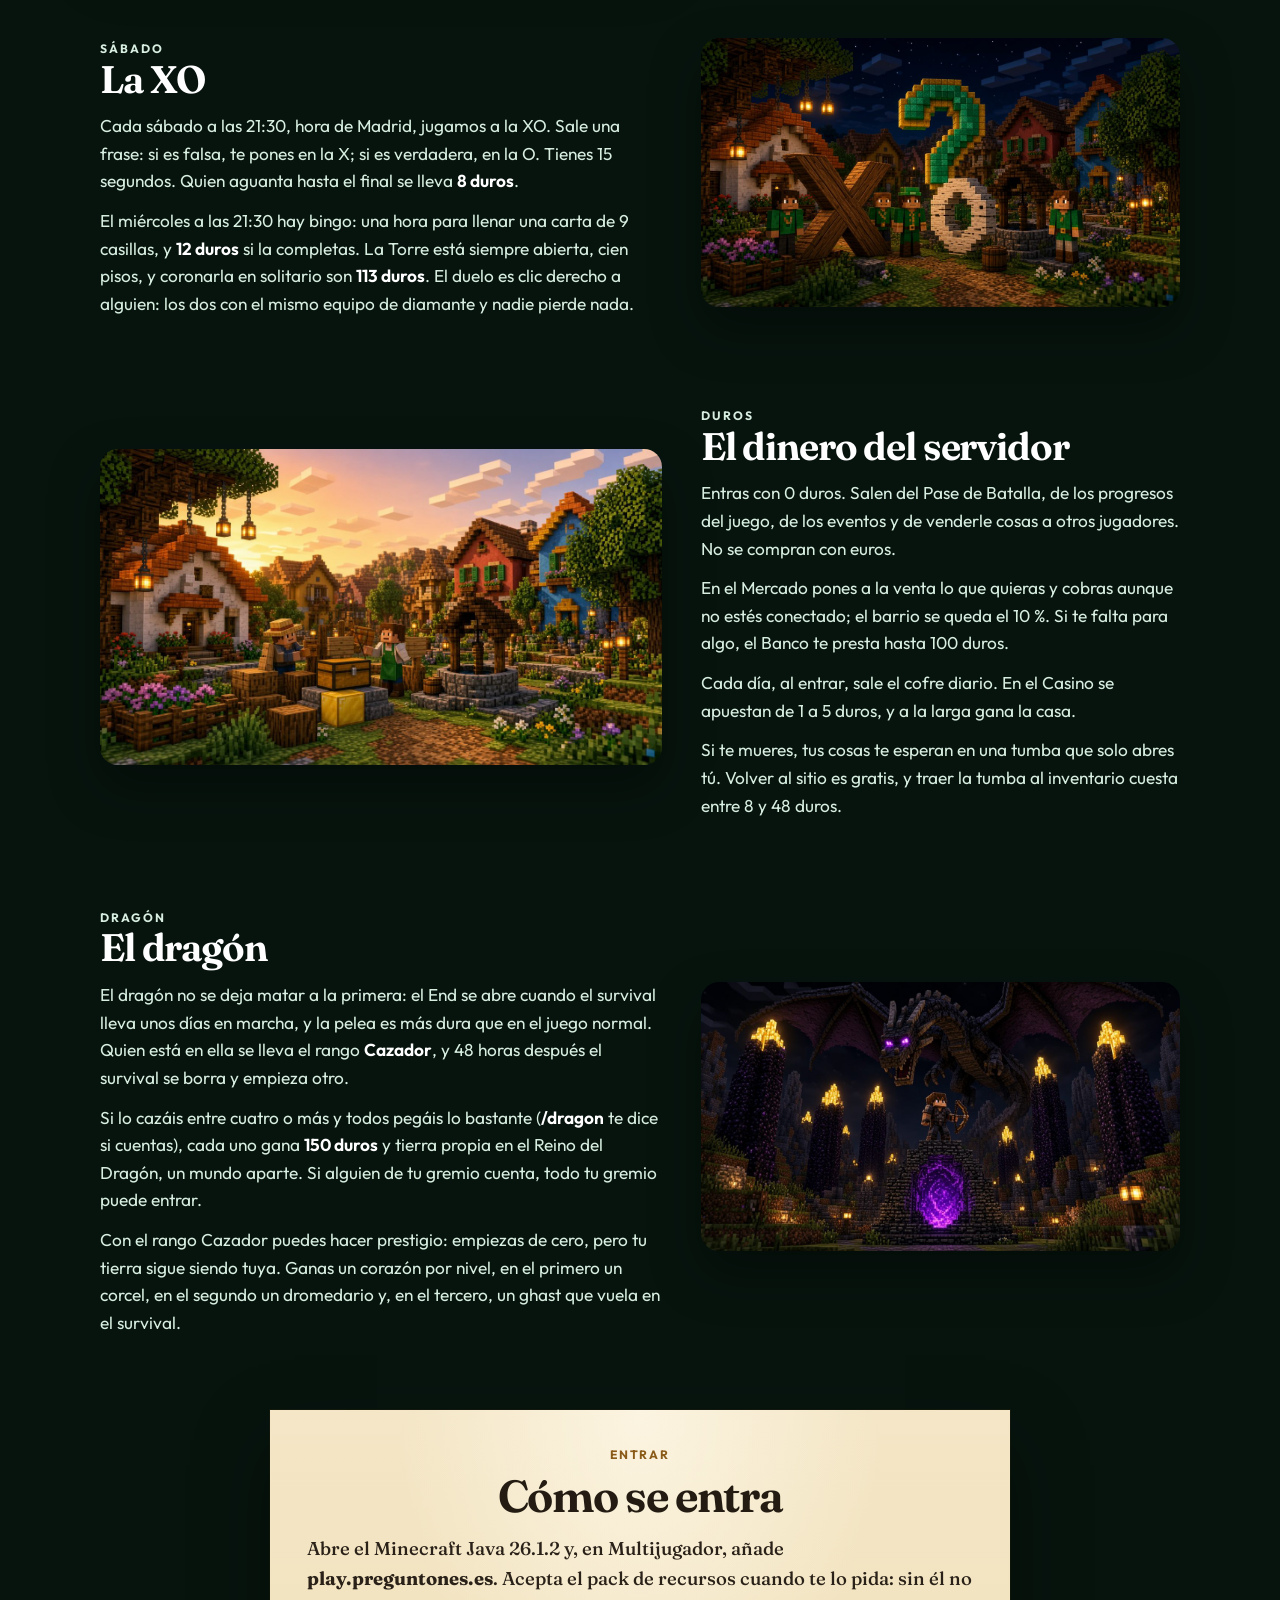
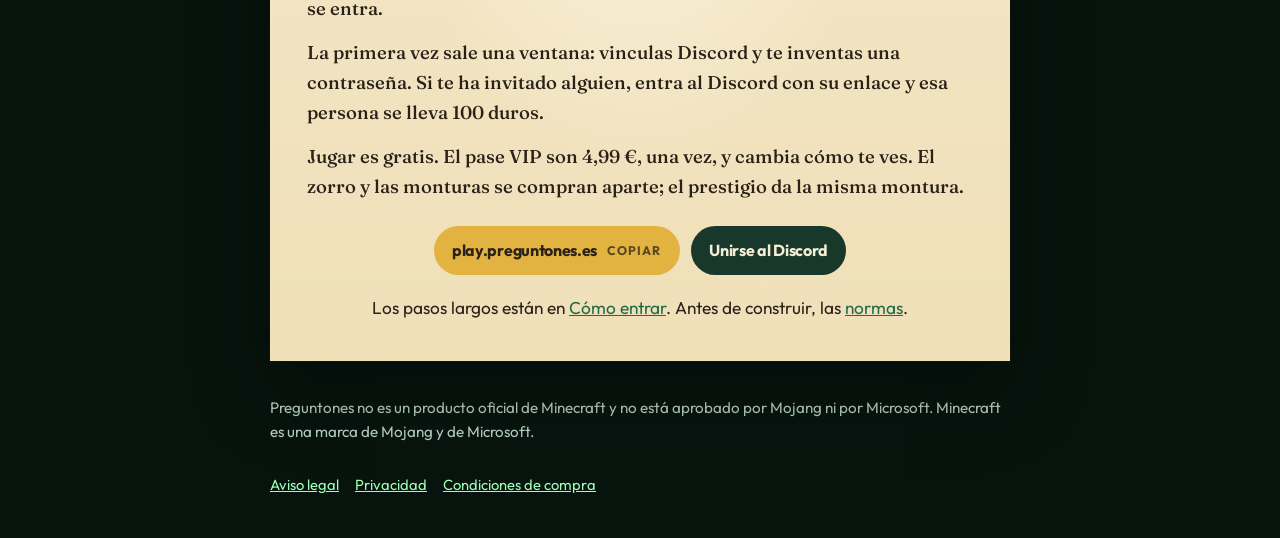
==== commit 0996cee5: "La tienda enseña el zorro y las tres monturas. Co-authored-by: Cursor <cursoragent@cursor.com>" ====
--- a/carta/index.html
+++ b/carta/index.html
@@ -131,8 +131,8 @@
         <p class="kicker">Dragón</p>
         <h2 id="titulo-dragon">El dragón</h2>
         <p>El dragón no se deja matar a la primera: el End se abre cuando el survival lleva unos días en marcha, y la pelea es más dura que en el juego normal. Quien está en ella se lleva el rango <strong>Cazador</strong>, y 48 horas después el survival se borra y empieza otro.</p>
-        <p>Si lo cazáis entre dos o más y todos pegáis lo bastante (<strong>/dragon</strong> te dice si cuentas), cada uno gana <strong>150 duros</strong> y tierra propia en el Reino del Dragón, un mundo aparte. Si alguien de tu gremio cuenta, todo tu gremio puede entrar.</p>
-        <p>Con el rango Cazador puedes hacer prestigio: empiezas de cero, pero tu tierra sigue siendo tuya. Ganas un corazón por nivel, un dash, luego corres más y, en el tercero, vuelas en cualquier mundo menos en el duelo y en la Torre.</p>
+        <p>Si lo cazáis entre cuatro o más y todos pegáis lo bastante (<strong>/dragon</strong> te dice si cuentas), cada uno gana <strong>150 duros</strong> y tierra propia en el Reino del Dragón, un mundo aparte. Si alguien de tu gremio cuenta, todo tu gremio puede entrar.</p>
+        <p>Con el rango Cazador puedes hacer prestigio: empiezas de cero, pero tu tierra sigue siendo tuya. Ganas un corazón por nivel, en el primero un corcel, en el segundo un dromedario y, en el tercero, un ghast que vuela en el survival.</p>
       </div>
     </section>
 
@@ -142,7 +142,7 @@
       <div class="prosa">
         <p>Abre el Minecraft Java <span data-campo="version">26.1.2</span> y, en Multijugador, añade <strong data-campo="hostname">play.preguntones.es</strong>. Acepta el pack de recursos cuando te lo pida: sin él no se entra.</p>
         <p>La primera vez sale una ventana: vinculas Discord y te inventas una contraseña. Si te ha invitado alguien, entra al Discord con su enlace y esa persona se lleva 100 duros.</p>
-        <p>Jugar es gratis. Lo único que se paga es el pase VIP: <span data-campo="precioVecino">4,99 €</span>, una vez, y solo cambia cómo te ves.</p>
+        <p>Jugar es gratis. El pase VIP son <span data-campo="precioVecino">4,99 €</span>, una vez, y cambia cómo te ves. El zorro y las monturas se compran aparte; el prestigio da la misma montura.</p>
       </div>
       <div class="acciones">
         <button class="boton boton-oro" type="button" data-copiar-ip>
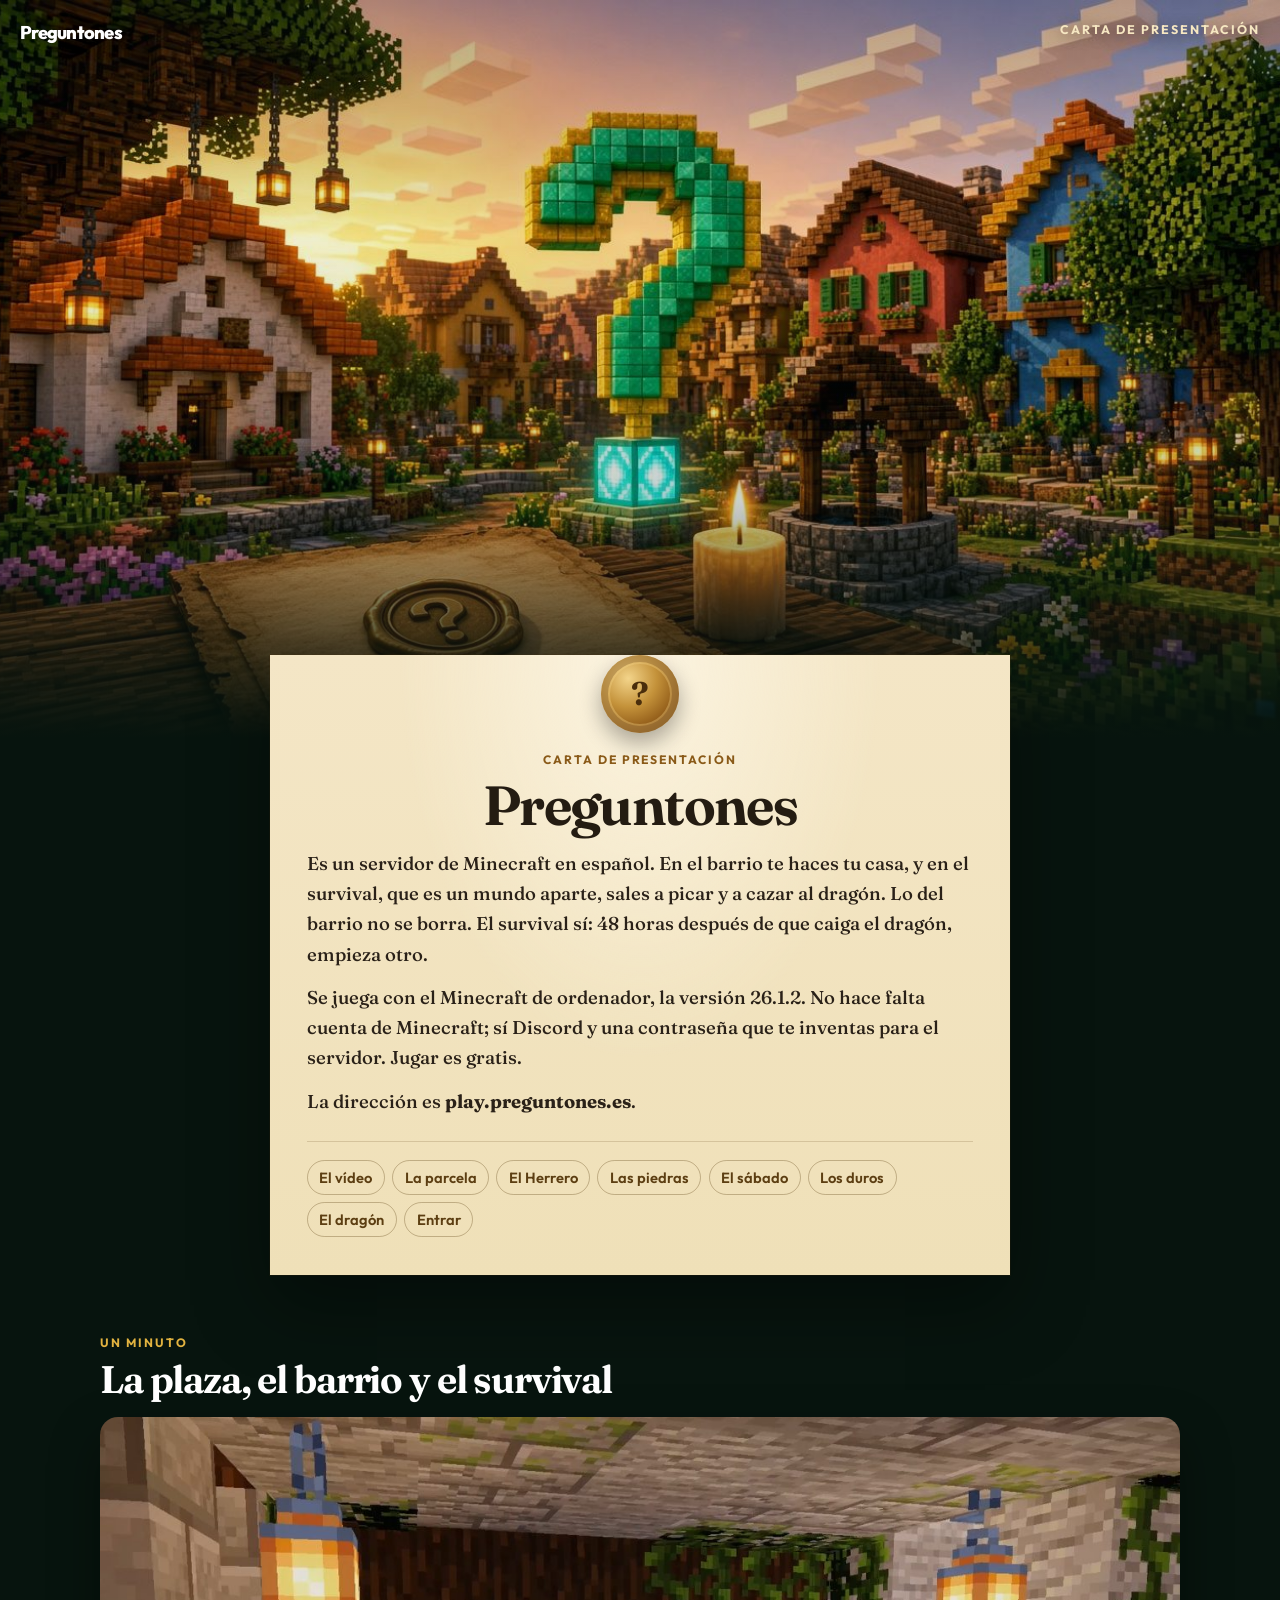
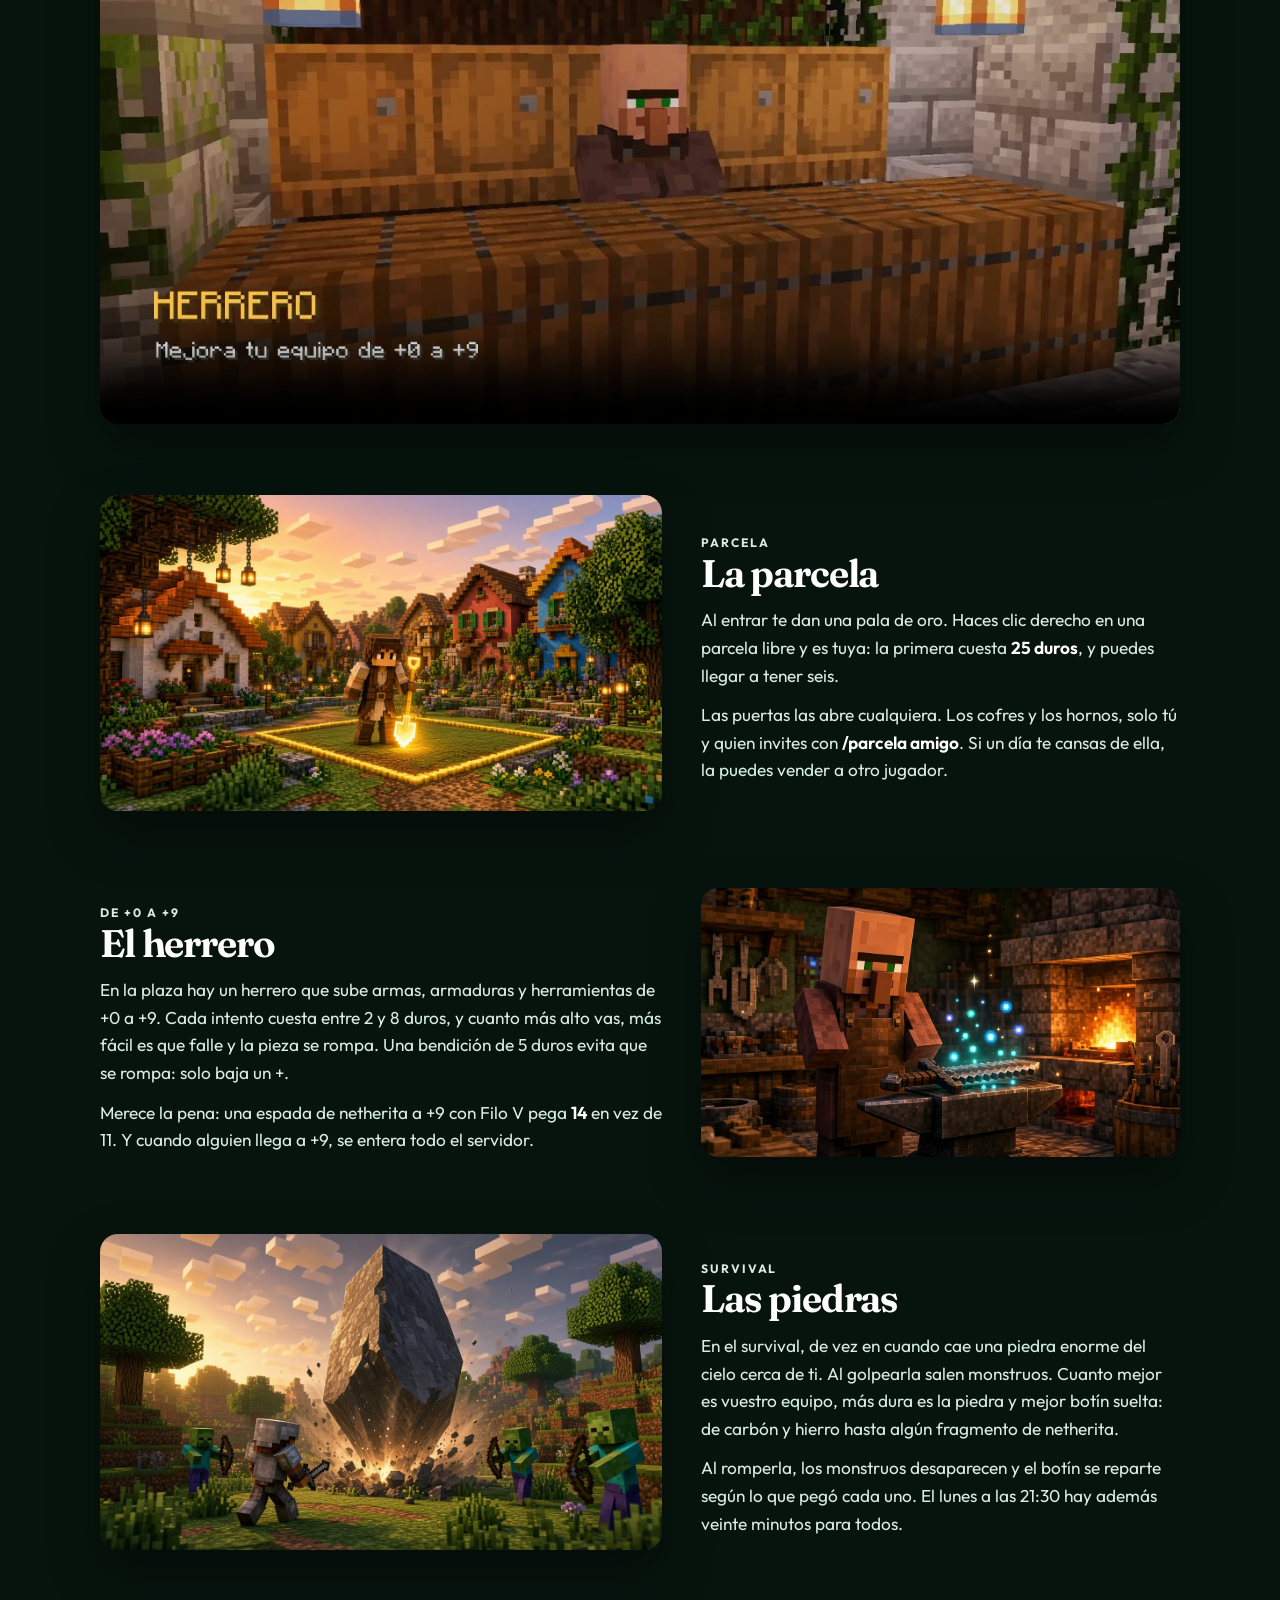
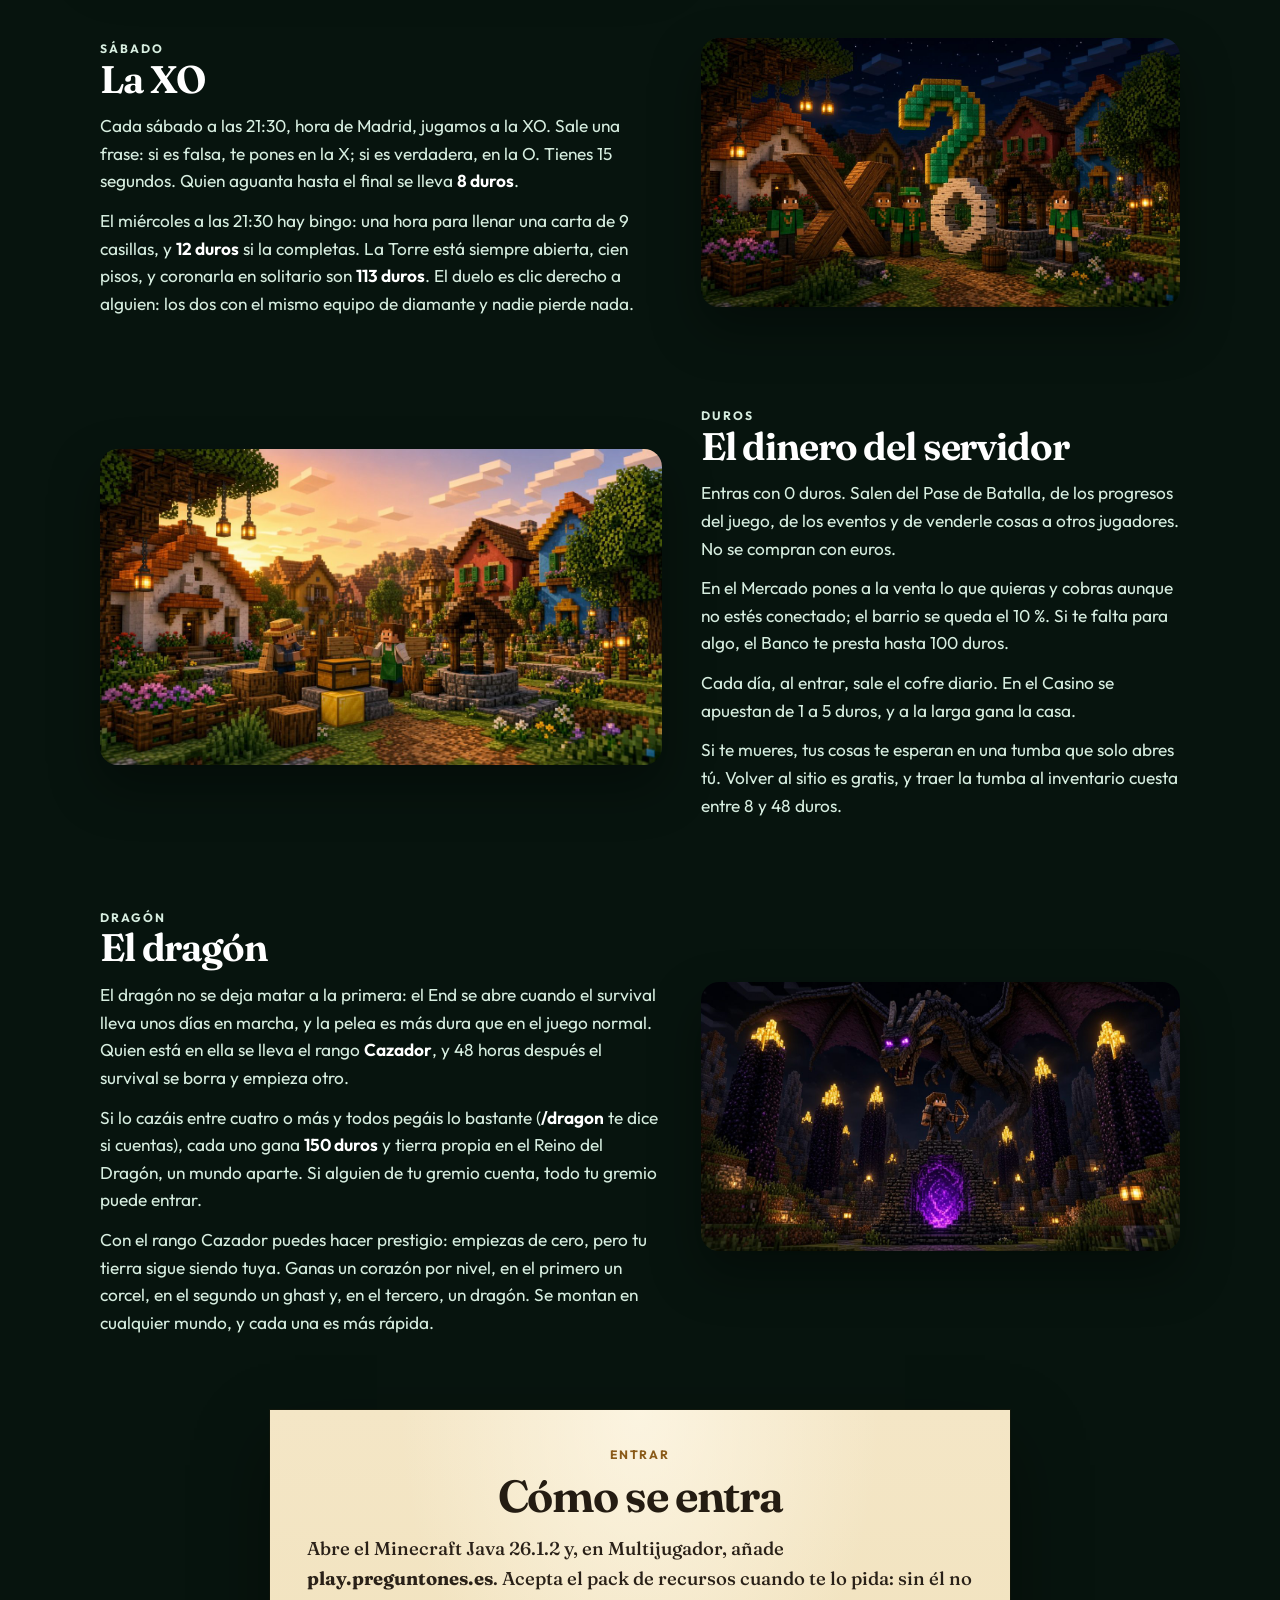
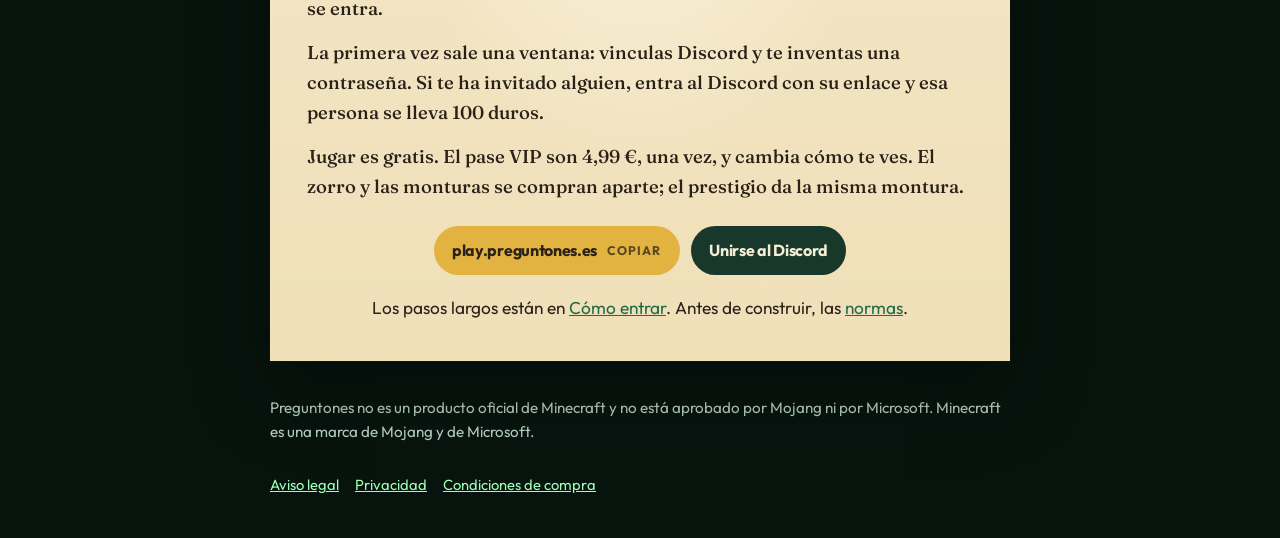
==== commit a0c0a24a: "Las monturas son corcel, ghast y dragón, en cualquier mundo. Co-authored-by: Cursor <cursoragent@cur" ====
--- a/carta/index.html
+++ b/carta/index.html
@@ -132,7 +132,7 @@
         <h2 id="titulo-dragon">El dragón</h2>
         <p>El dragón no se deja matar a la primera: el End se abre cuando el survival lleva unos días en marcha, y la pelea es más dura que en el juego normal. Quien está en ella se lleva el rango <strong>Cazador</strong>, y 48 horas después el survival se borra y empieza otro.</p>
         <p>Si lo cazáis entre cuatro o más y todos pegáis lo bastante (<strong>/dragon</strong> te dice si cuentas), cada uno gana <strong>150 duros</strong> y tierra propia en el Reino del Dragón, un mundo aparte. Si alguien de tu gremio cuenta, todo tu gremio puede entrar.</p>
-        <p>Con el rango Cazador puedes hacer prestigio: empiezas de cero, pero tu tierra sigue siendo tuya. Ganas un corazón por nivel, en el primero un corcel, en el segundo un dromedario y, en el tercero, un ghast que vuela en el survival.</p>
+        <p>Con el rango Cazador puedes hacer prestigio: empiezas de cero, pero tu tierra sigue siendo tuya. Ganas un corazón por nivel, en el primero un corcel, en el segundo un ghast y, en el tercero, un dragón. Se montan en cualquier mundo, y cada una es más rápida.</p>
       </div>
     </section>
 
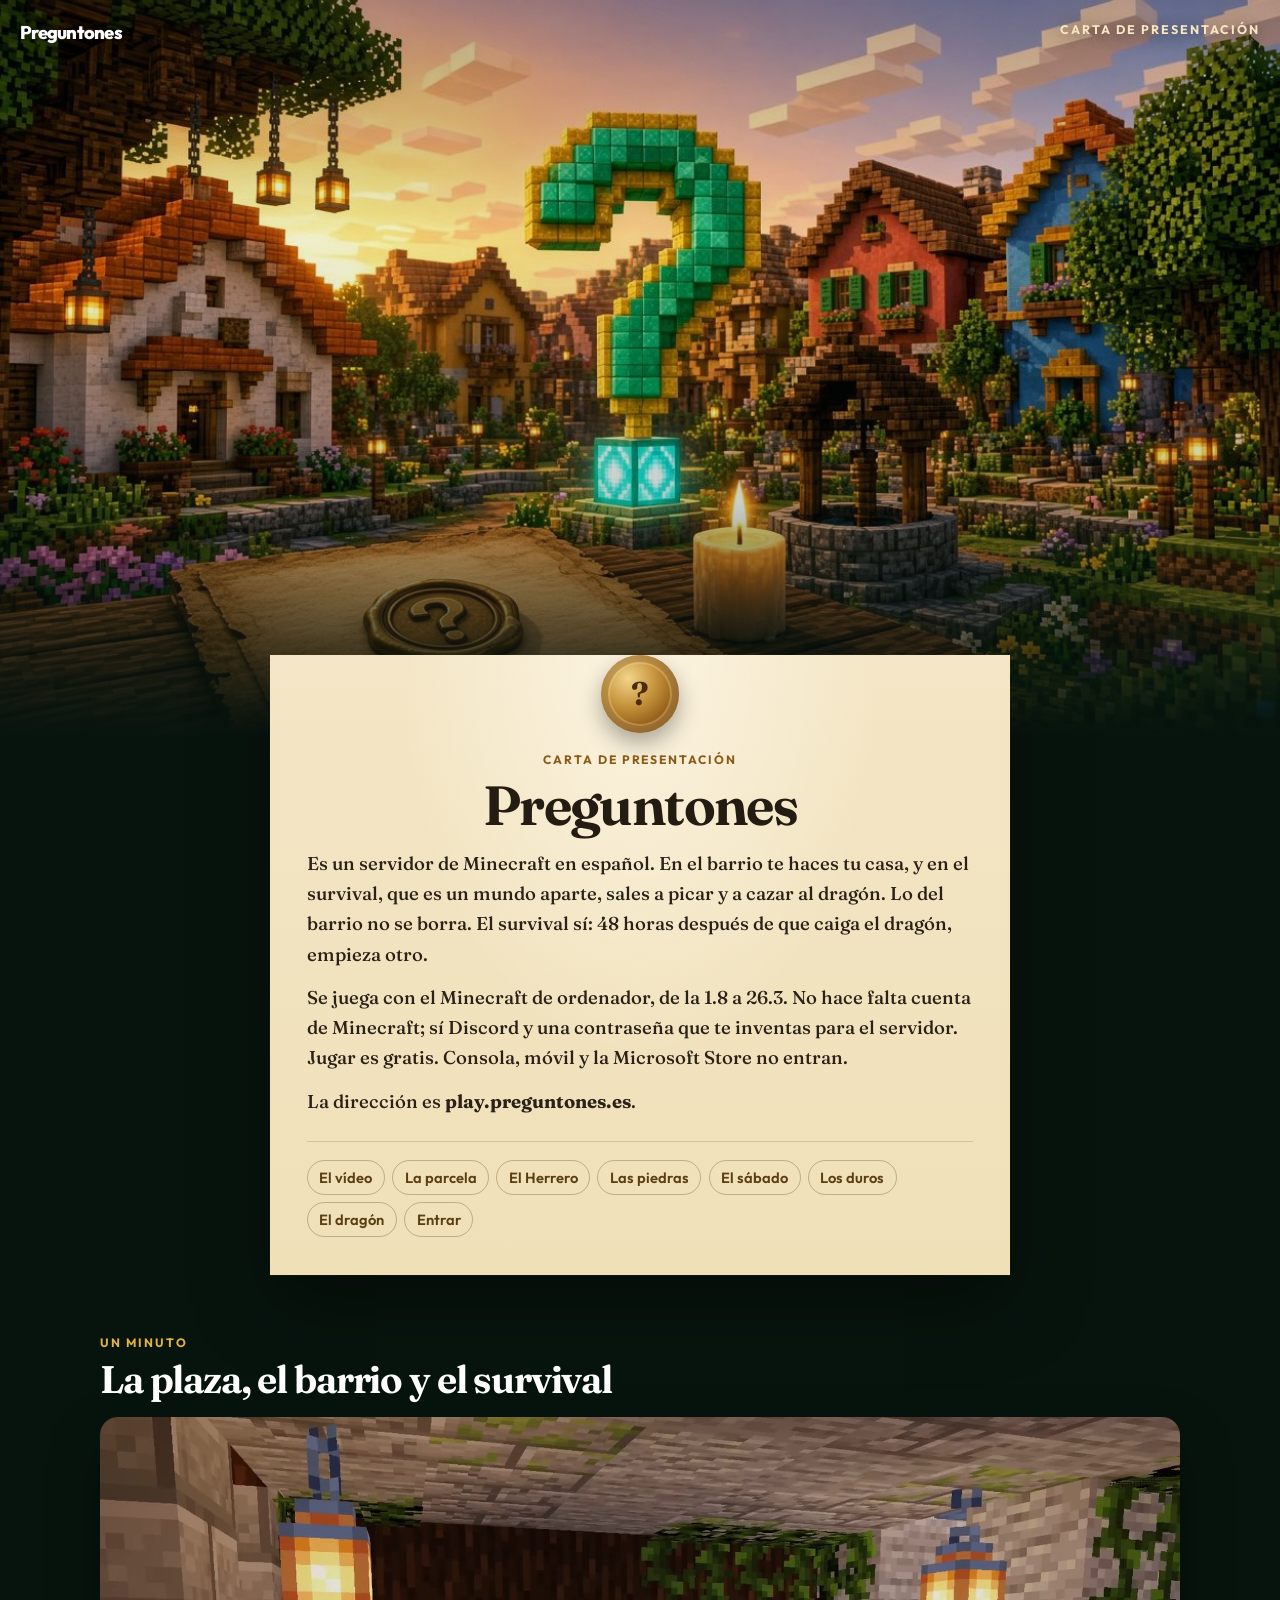
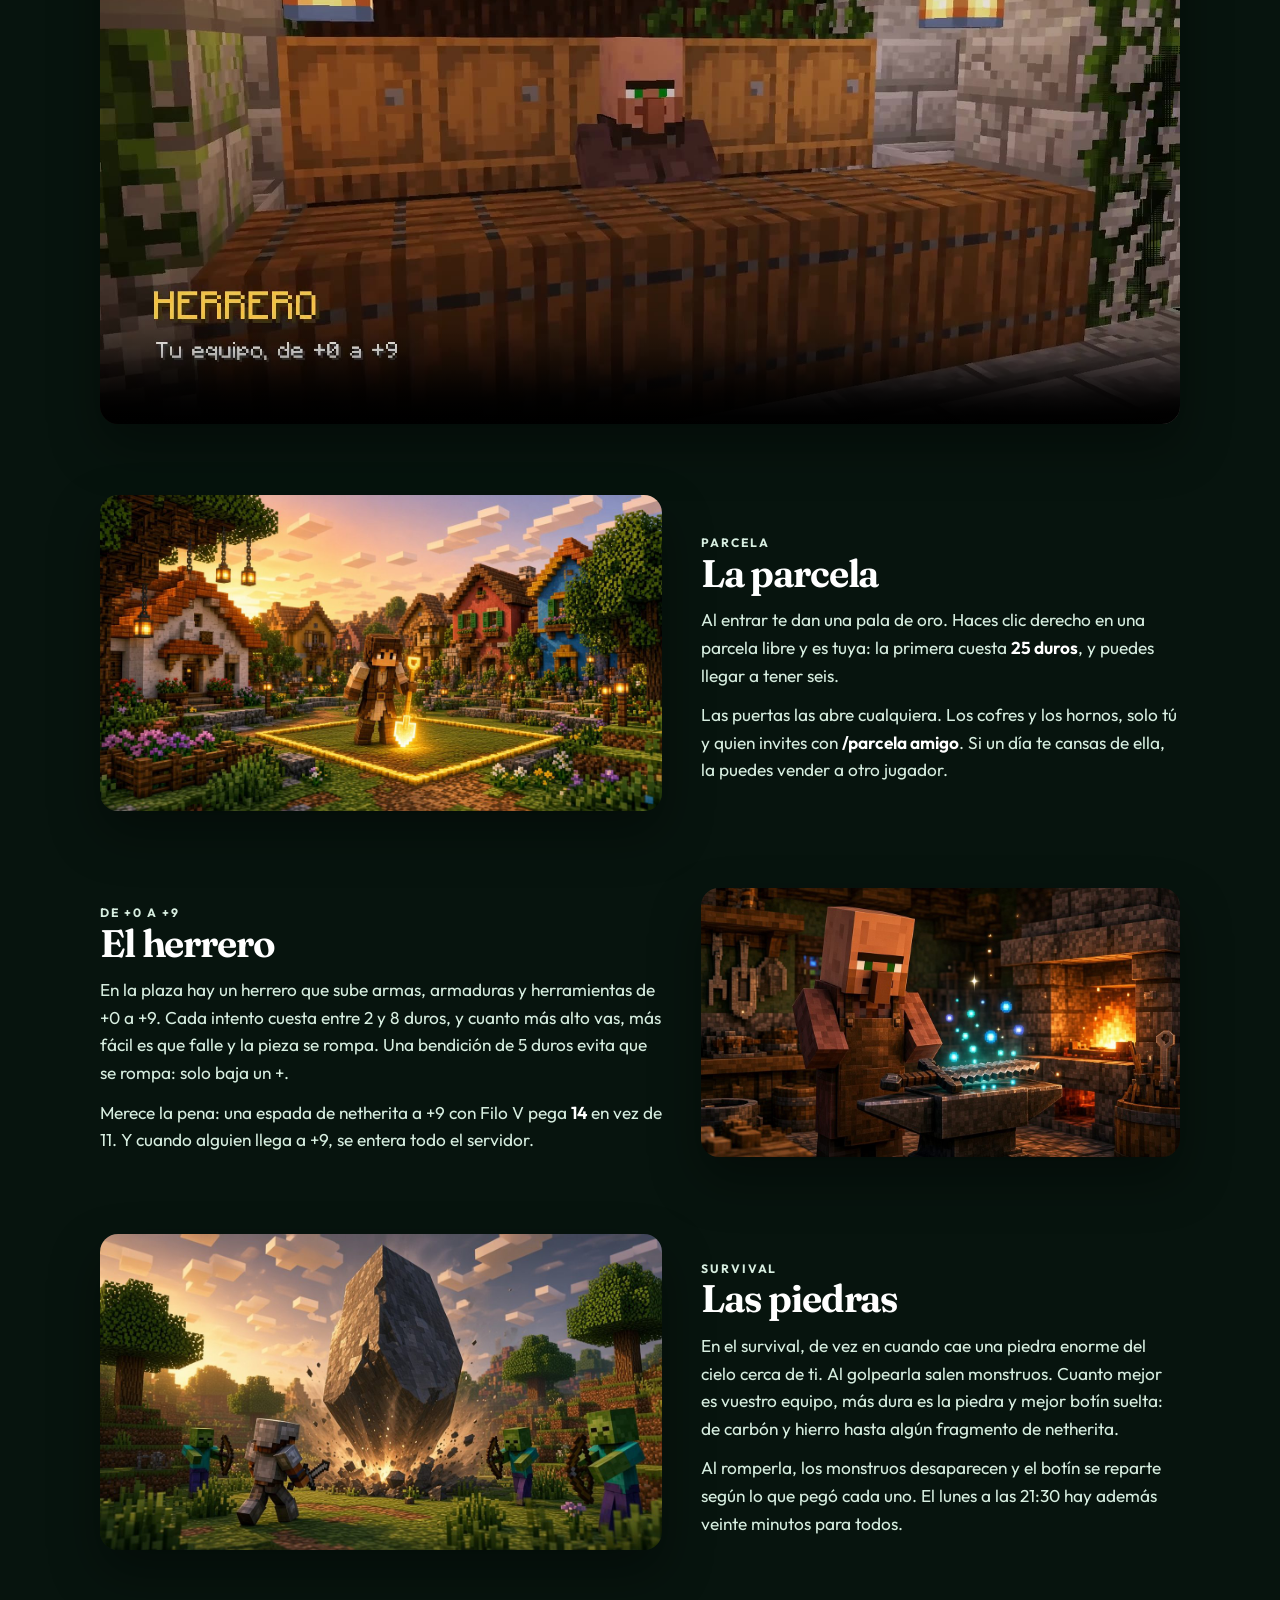
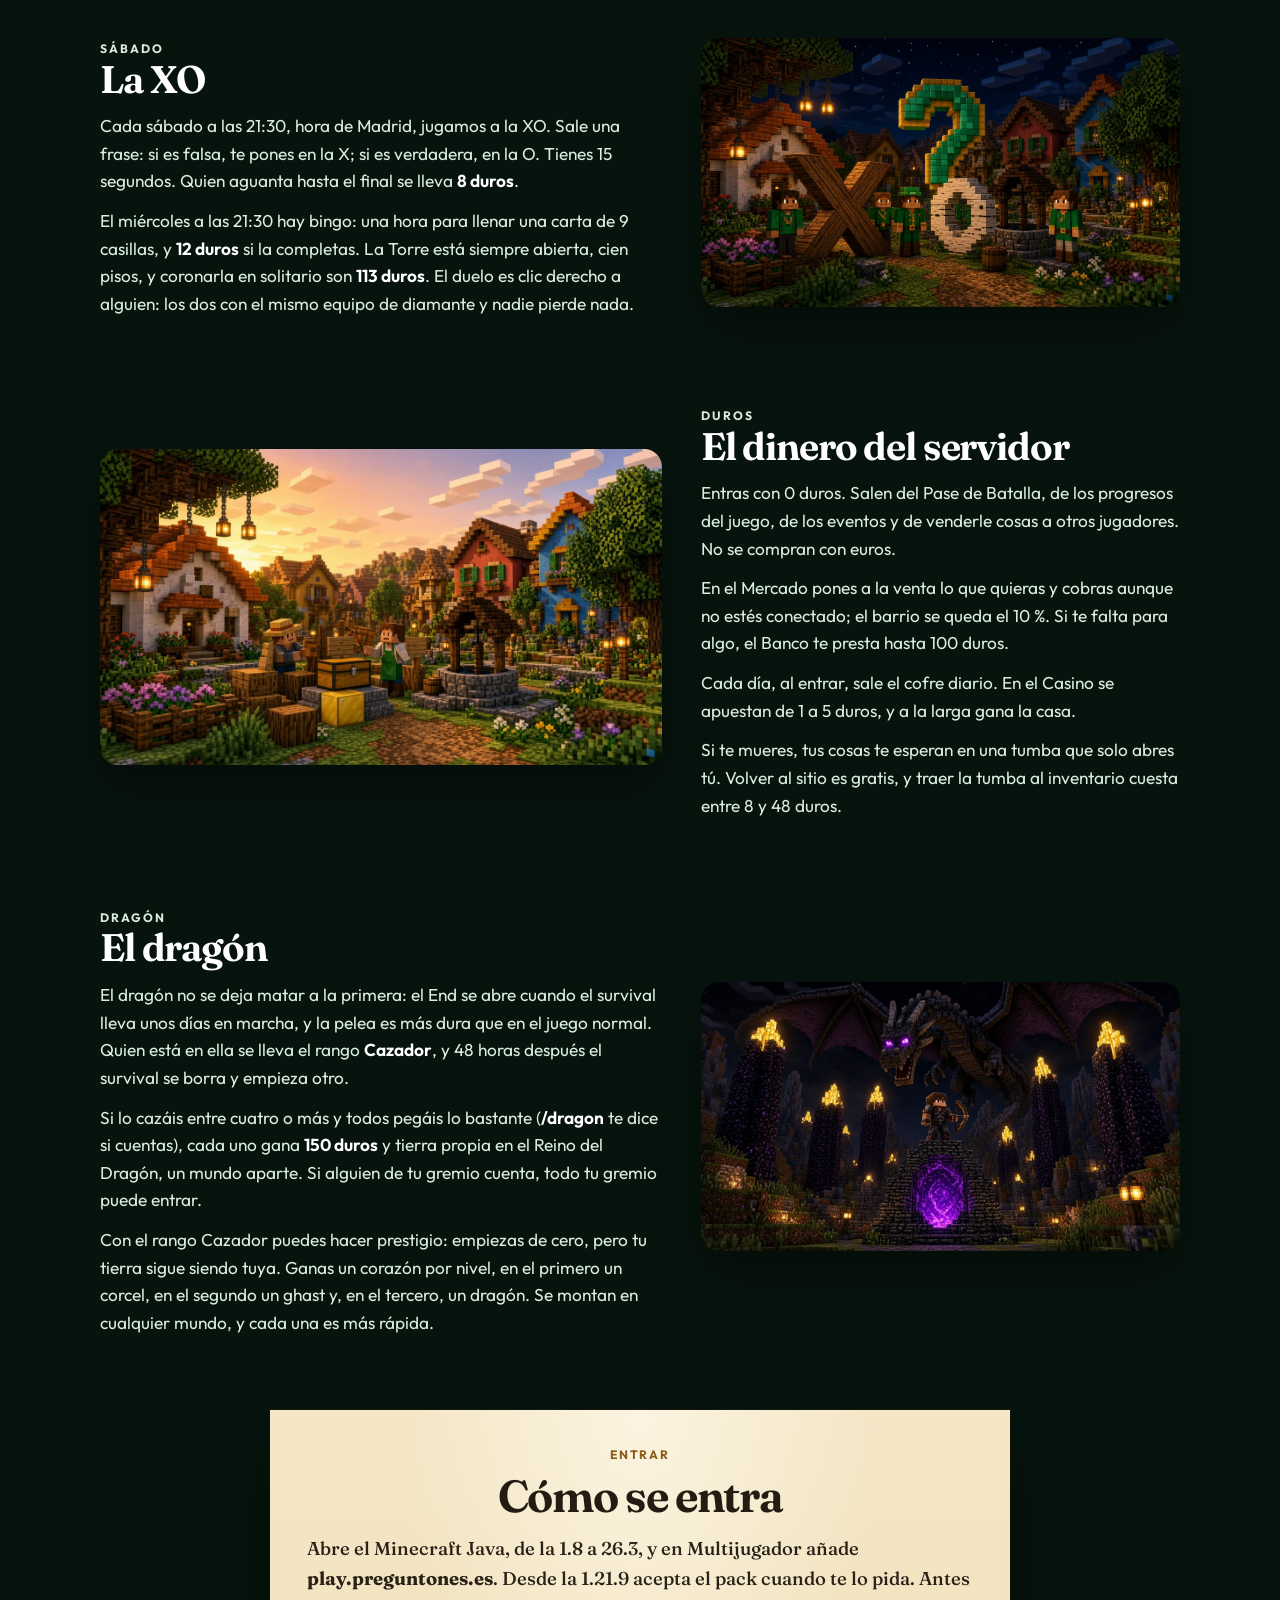
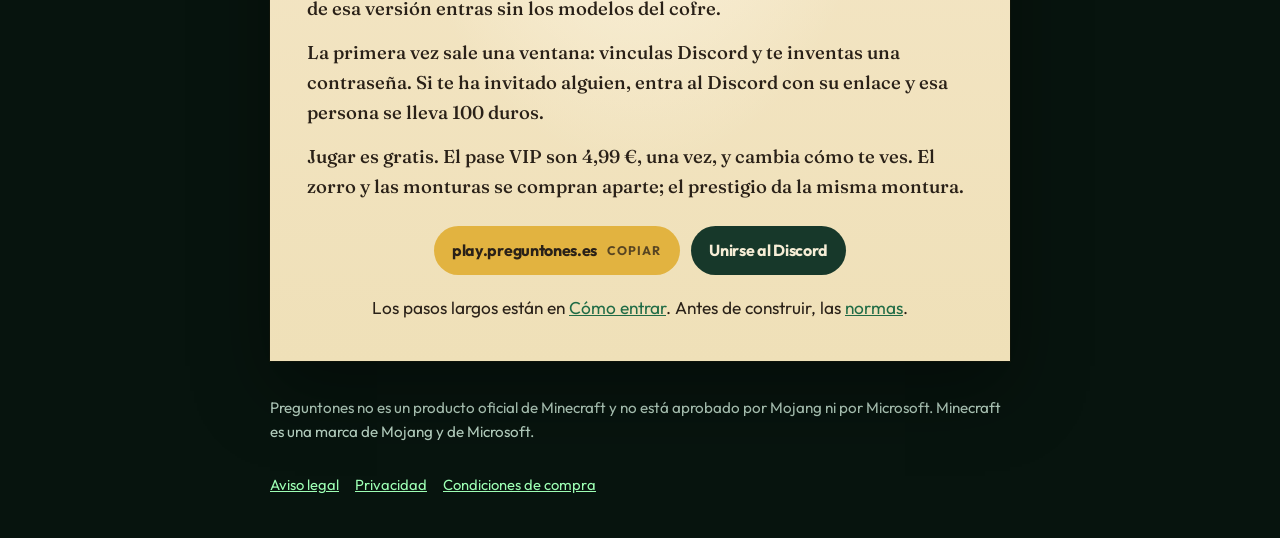
==== commit ad1e48c3: "Java de la 1.8 a la 26.3 puede entrar. El pack de modelos sigue pidiendo 1.21.9." ====
--- a/carta/index.html
+++ b/carta/index.html
@@ -4,7 +4,7 @@
   <meta charset="utf-8">
   <meta name="viewport" content="width=device-width, initial-scale=1">
   <title>Carta de presentación · Preguntones</title>
-  <meta name="description" content="Preguntones, un servidor de Minecraft Java 26.1.2. Parcela en el barrio, herrero de +0 a +9, piedras en el survival y la XO los sábados. Dirección: play.preguntones.es.">
+  <meta name="description" content="Preguntones, un servidor de Minecraft Java de la 1.8 a la 26.3. Parcela en el barrio, herrero de +0 a +9, piedras en el survival y la XO los sábados. Dirección: play.preguntones.es.">
   <meta name="robots" content="noindex, nofollow, noarchive">
   <meta name="googlebot" content="noindex, nofollow">
   <meta name="theme-color" content="#07140e">
@@ -36,7 +36,7 @@
       <h1>Preguntones</h1>
       <div class="prosa">
         <p>Es un servidor de Minecraft en español. En el barrio te haces tu casa, y en el survival, que es un mundo aparte, sales a picar y a cazar al dragón. Lo del barrio no se borra. El survival sí: 48 horas después de que caiga el dragón, empieza otro.</p>
-        <p>Se juega con el Minecraft de ordenador, la versión <span data-campo="version">26.1.2</span>. No hace falta cuenta de Minecraft; sí Discord y una contraseña que te inventas para el servidor. Jugar es gratis.</p>
+        <p>Se juega con el Minecraft de ordenador, de la <span data-campo="clientes">1.8 a 26.3</span>. No hace falta cuenta de Minecraft; sí Discord y una contraseña que te inventas para el servidor. Jugar es gratis. Consola, móvil y la Microsoft Store no entran.</p>
         <p>La dirección es <strong data-campo="hostname">play.preguntones.es</strong>.</p>
       </div>
       <nav class="indice" aria-label="Contenido de la carta">
@@ -140,7 +140,7 @@
       <p class="kicker">Entrar</p>
       <h2 id="titulo-entrar">Cómo se entra</h2>
       <div class="prosa">
-        <p>Abre el Minecraft Java <span data-campo="version">26.1.2</span> y, en Multijugador, añade <strong data-campo="hostname">play.preguntones.es</strong>. Acepta el pack de recursos cuando te lo pida: sin él no se entra.</p>
+        <p>Abre el Minecraft Java, de la <span data-campo="clientes">1.8 a 26.3</span>, y en Multijugador añade <strong data-campo="hostname">play.preguntones.es</strong>. Desde la 1.21.9 acepta el pack cuando te lo pida. Antes de esa versión entras sin los modelos del cofre.</p>
         <p>La primera vez sale una ventana: vinculas Discord y te inventas una contraseña. Si te ha invitado alguien, entra al Discord con su enlace y esa persona se lleva 100 duros.</p>
         <p>Jugar es gratis. El pase VIP son <span data-campo="precioVecino">4,99 €</span>, una vez, y cambia cómo te ves. El zorro y las monturas se compran aparte; el prestigio da la misma montura.</p>
       </div>
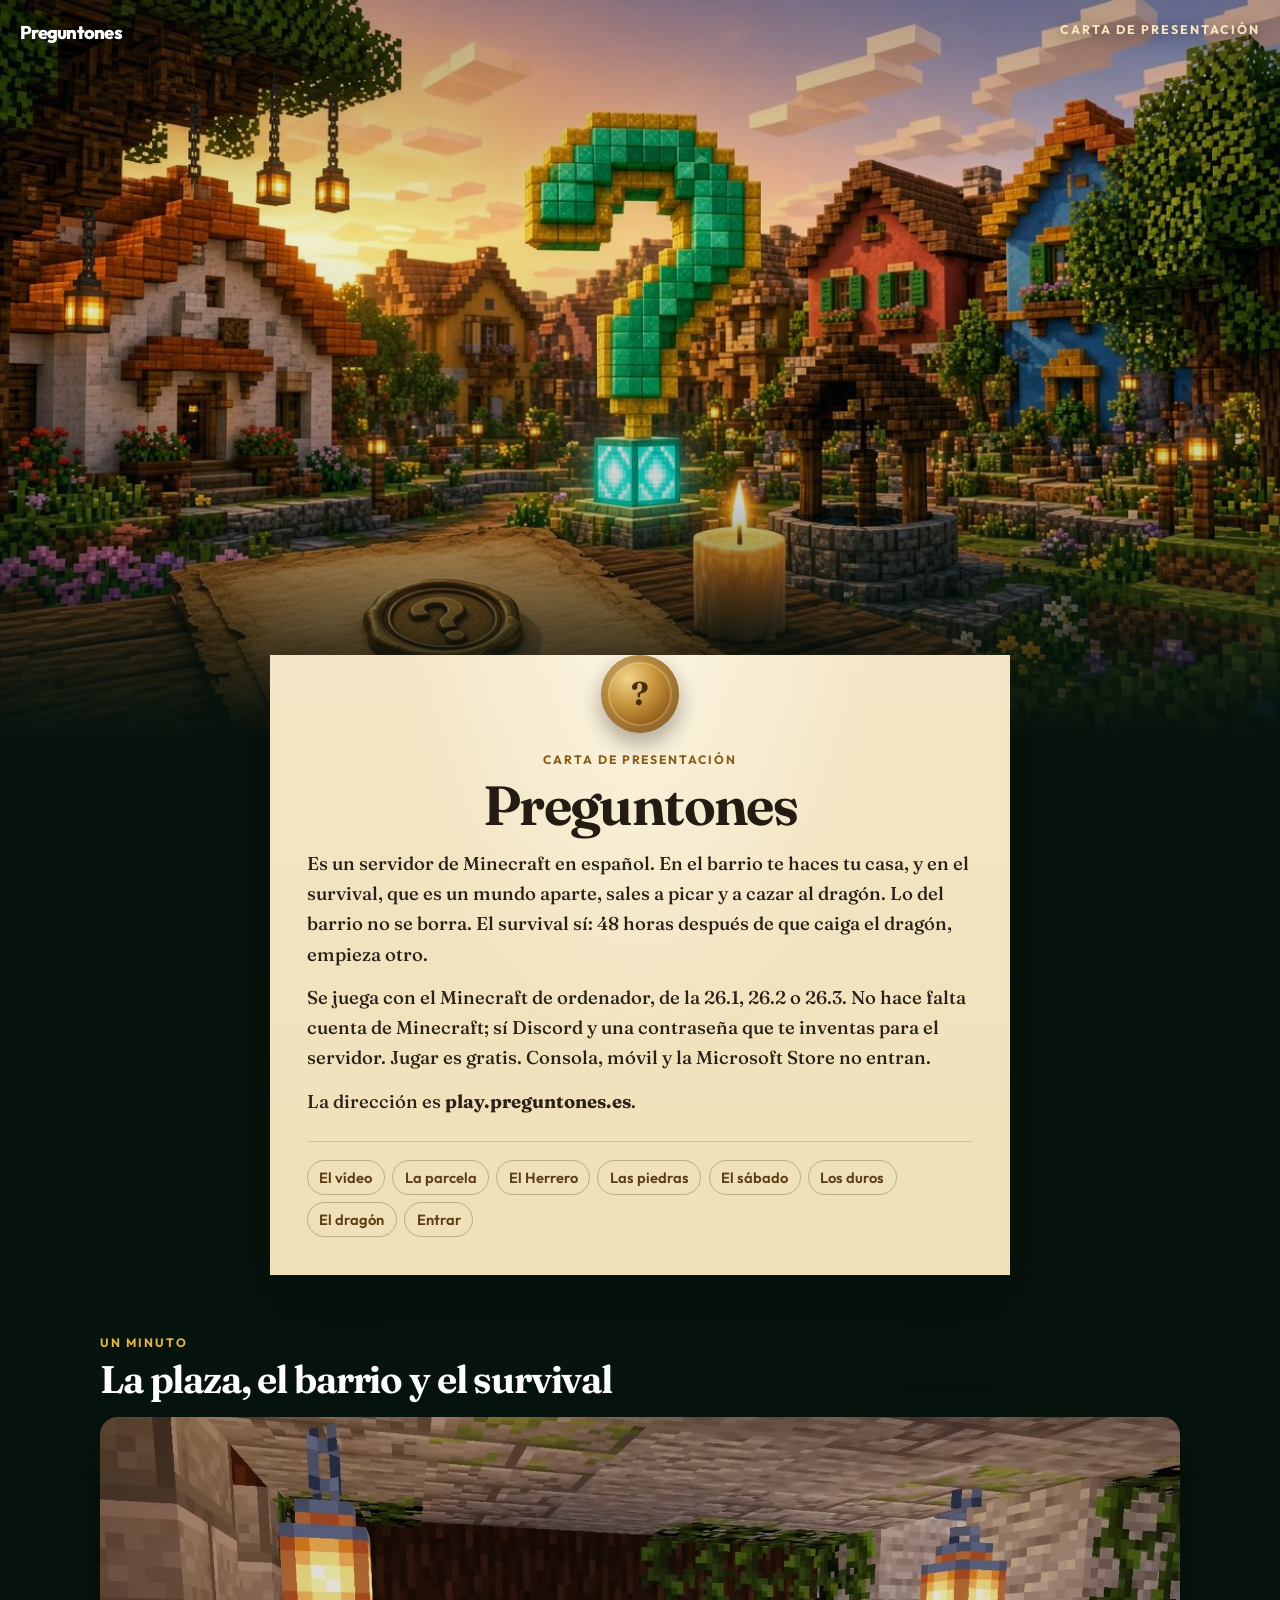
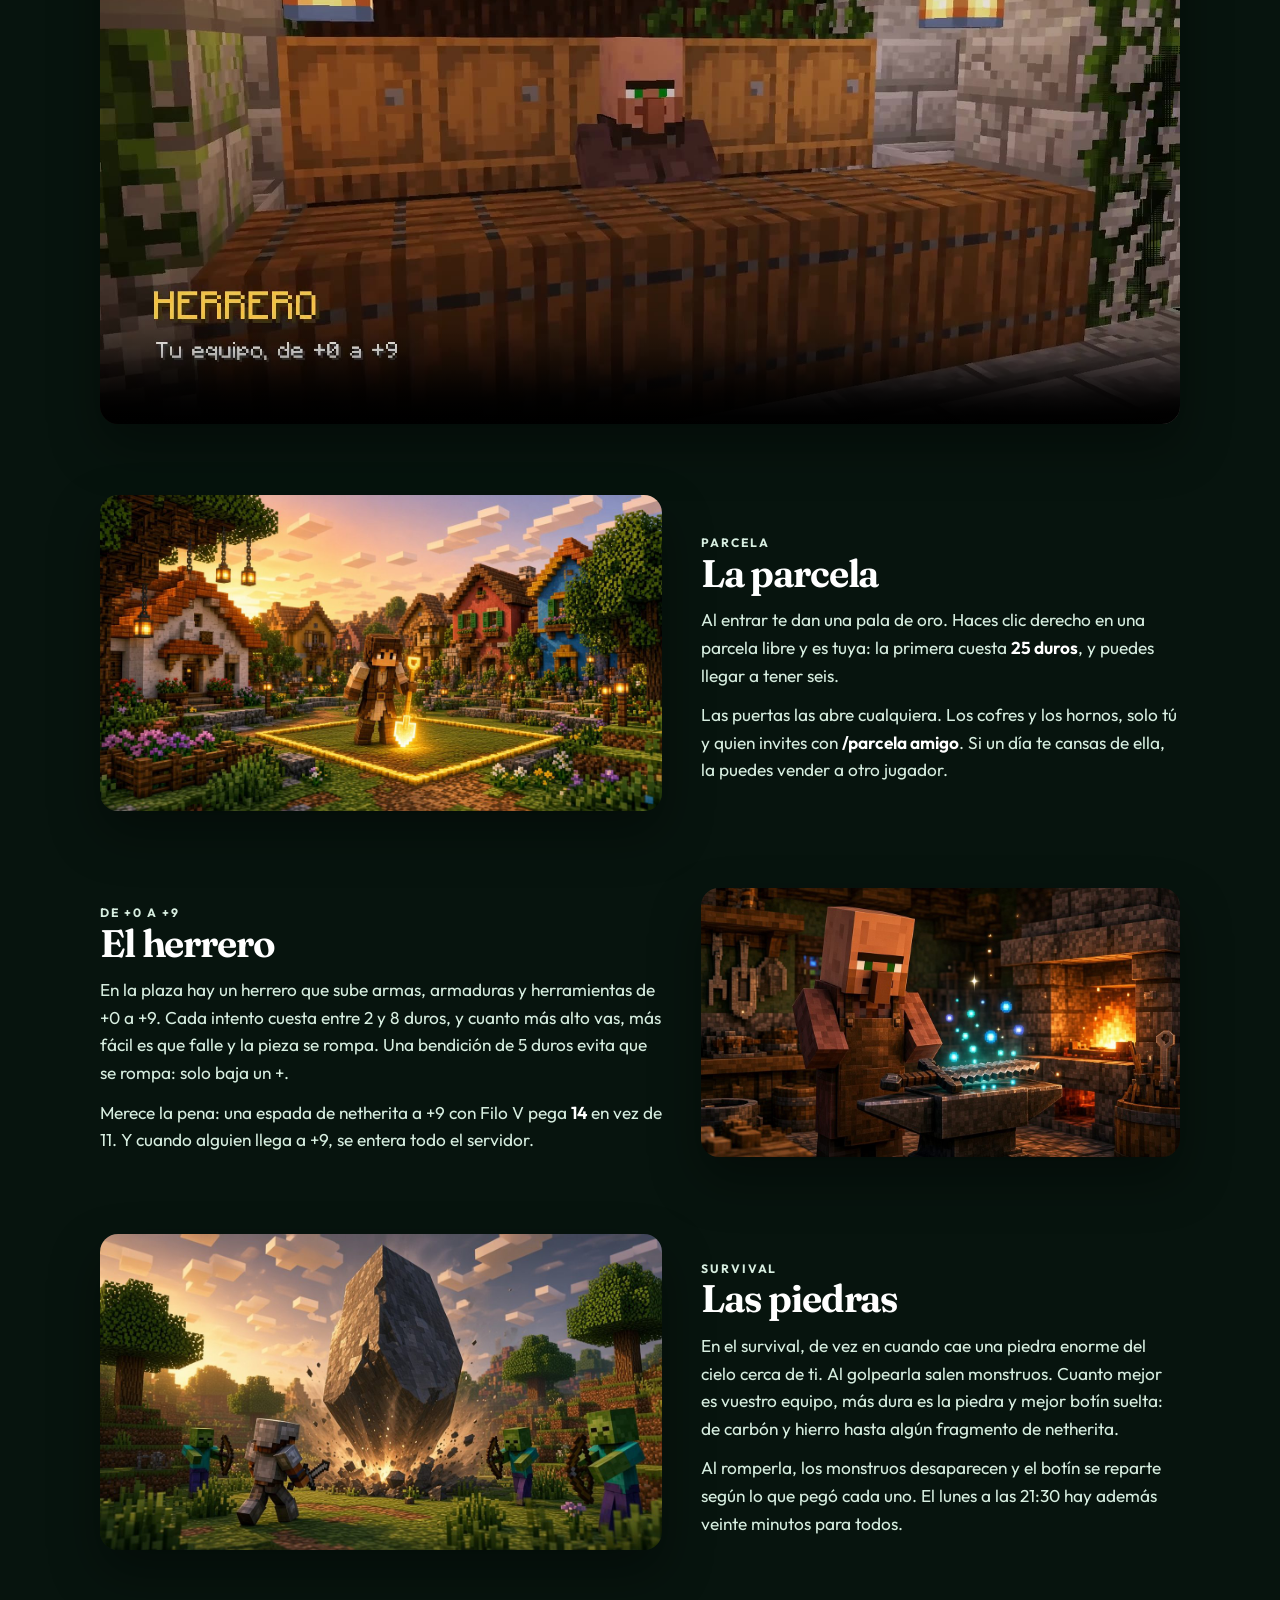
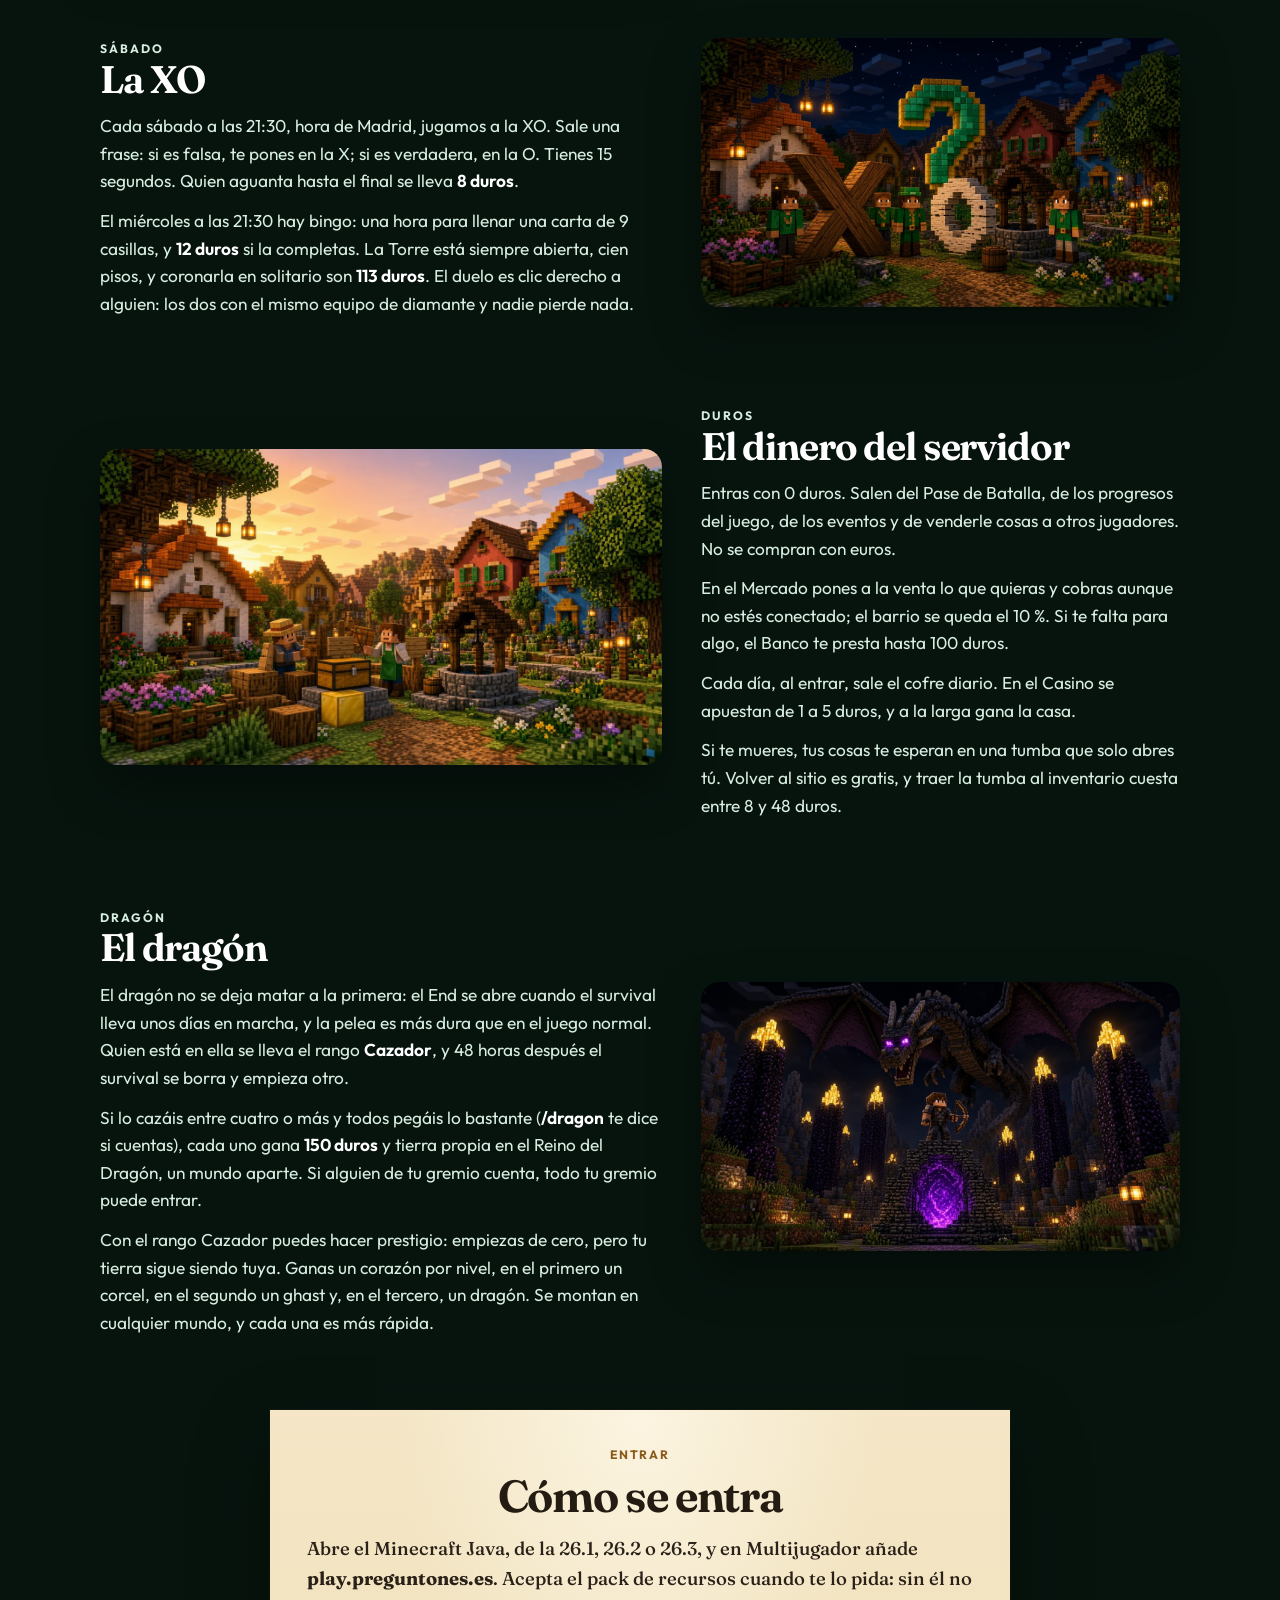
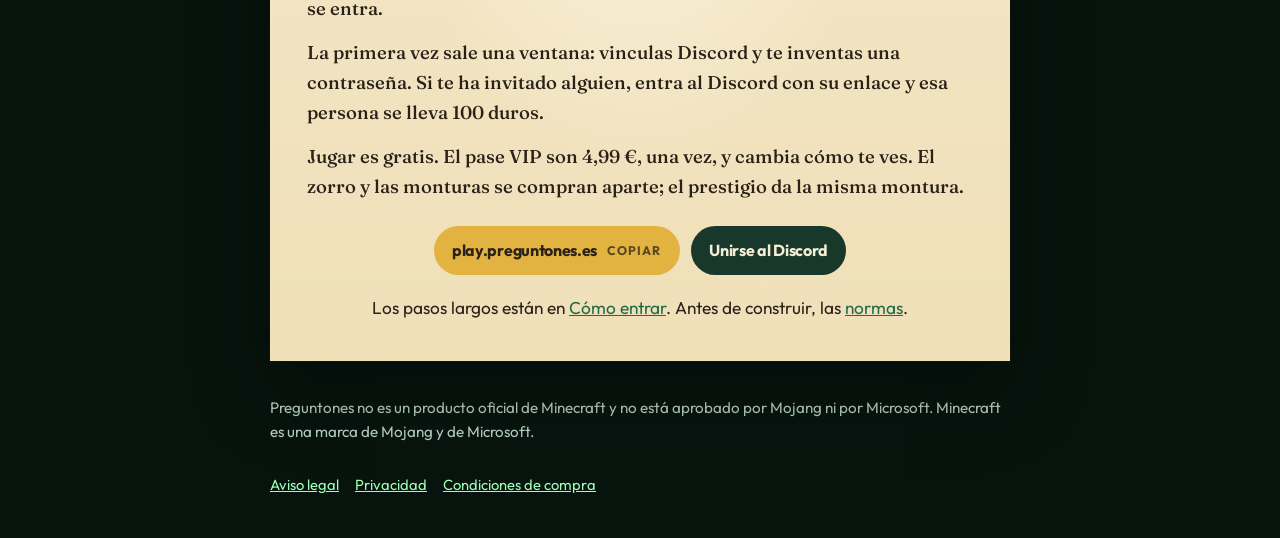
==== commit d096ef55: "Entra Java 26.1, 26.2 o 26.3. La 1.8 se queda fuera." ====
--- a/carta/index.html
+++ b/carta/index.html
@@ -4,7 +4,7 @@
   <meta charset="utf-8">
   <meta name="viewport" content="width=device-width, initial-scale=1">
   <title>Carta de presentación · Preguntones</title>
-  <meta name="description" content="Preguntones, un servidor de Minecraft Java de la 1.8 a la 26.3. Parcela en el barrio, herrero de +0 a +9, piedras en el survival y la XO los sábados. Dirección: play.preguntones.es.">
+  <meta name="description" content="Preguntones, un servidor de Minecraft Java 26.1, 26.2 o 26.3. Parcela en el barrio, herrero de +0 a +9, piedras en el survival y la XO los sábados. Dirección: play.preguntones.es.">
   <meta name="robots" content="noindex, nofollow, noarchive">
   <meta name="googlebot" content="noindex, nofollow">
   <meta name="theme-color" content="#07140e">
@@ -36,7 +36,7 @@
       <h1>Preguntones</h1>
       <div class="prosa">
         <p>Es un servidor de Minecraft en español. En el barrio te haces tu casa, y en el survival, que es un mundo aparte, sales a picar y a cazar al dragón. Lo del barrio no se borra. El survival sí: 48 horas después de que caiga el dragón, empieza otro.</p>
-        <p>Se juega con el Minecraft de ordenador, de la <span data-campo="clientes">1.8 a 26.3</span>. No hace falta cuenta de Minecraft; sí Discord y una contraseña que te inventas para el servidor. Jugar es gratis. Consola, móvil y la Microsoft Store no entran.</p>
+        <p>Se juega con el Minecraft de ordenador, de la <span data-campo="clientes">26.1, 26.2 o 26.3</span>. No hace falta cuenta de Minecraft; sí Discord y una contraseña que te inventas para el servidor. Jugar es gratis. Consola, móvil y la Microsoft Store no entran.</p>
         <p>La dirección es <strong data-campo="hostname">play.preguntones.es</strong>.</p>
       </div>
       <nav class="indice" aria-label="Contenido de la carta">
@@ -140,7 +140,7 @@
       <p class="kicker">Entrar</p>
       <h2 id="titulo-entrar">Cómo se entra</h2>
       <div class="prosa">
-        <p>Abre el Minecraft Java, de la <span data-campo="clientes">1.8 a 26.3</span>, y en Multijugador añade <strong data-campo="hostname">play.preguntones.es</strong>. Desde la 1.21.9 acepta el pack cuando te lo pida. Antes de esa versión entras sin los modelos del cofre.</p>
+        <p>Abre el Minecraft Java, de la <span data-campo="clientes">26.1, 26.2 o 26.3</span>, y en Multijugador añade <strong data-campo="hostname">play.preguntones.es</strong>. Acepta el pack de recursos cuando te lo pida: sin él no se entra.</p>
         <p>La primera vez sale una ventana: vinculas Discord y te inventas una contraseña. Si te ha invitado alguien, entra al Discord con su enlace y esa persona se lleva 100 duros.</p>
         <p>Jugar es gratis. El pase VIP son <span data-campo="precioVecino">4,99 €</span>, una vez, y cambia cómo te ves. El zorro y las monturas se compran aparte; el prestigio da la misma montura.</p>
       </div>
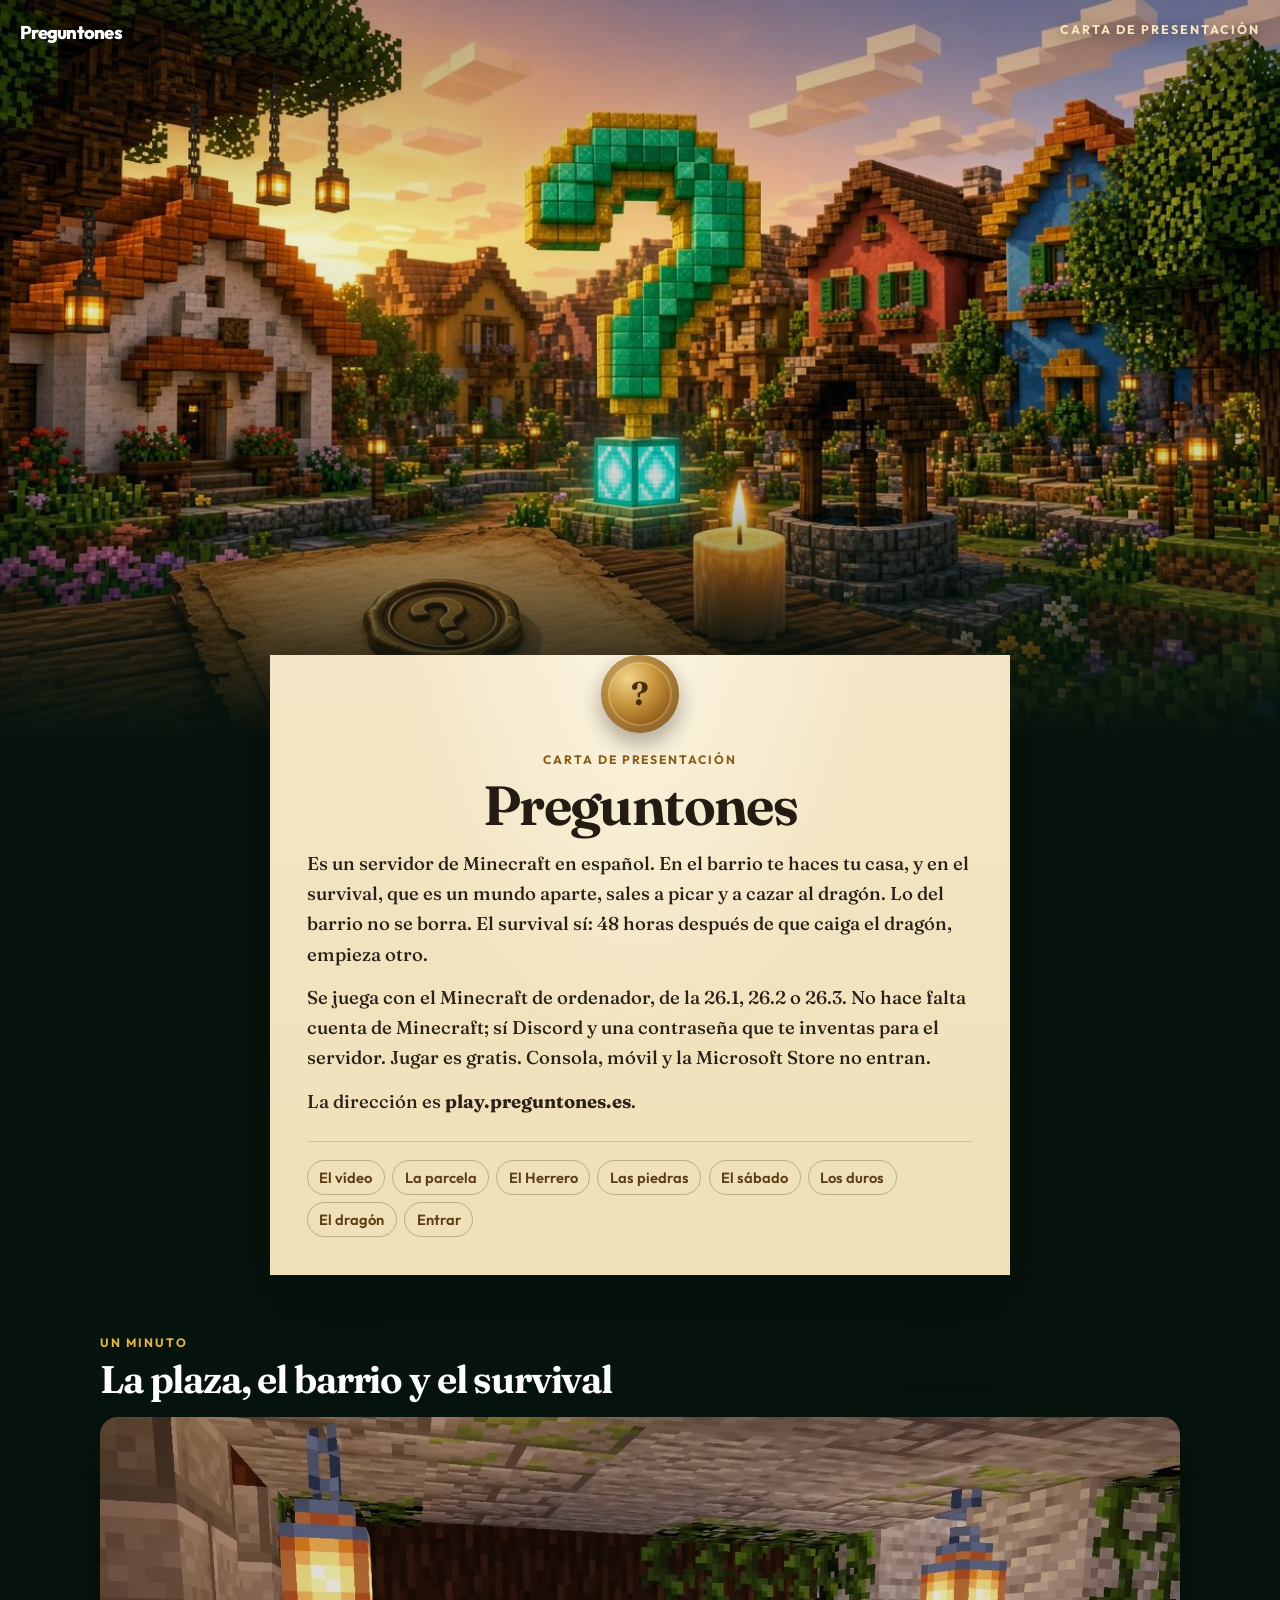
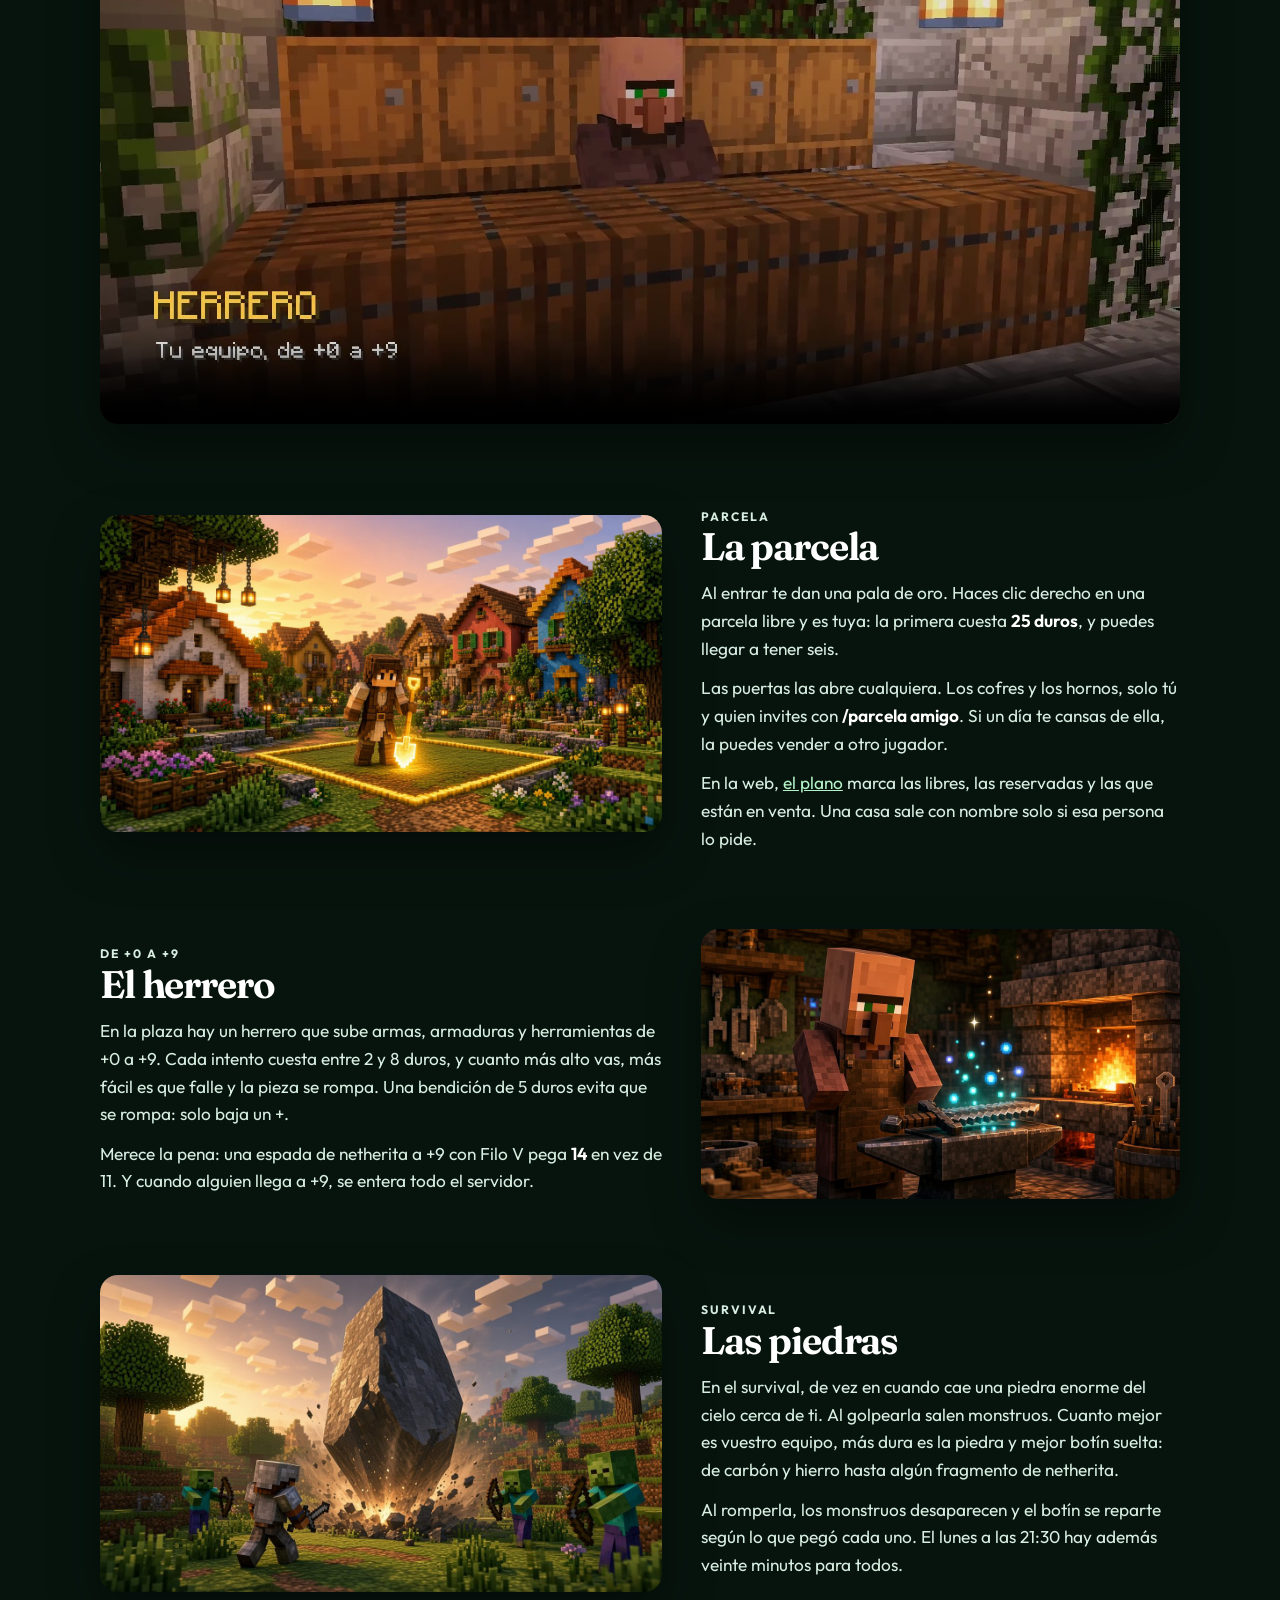
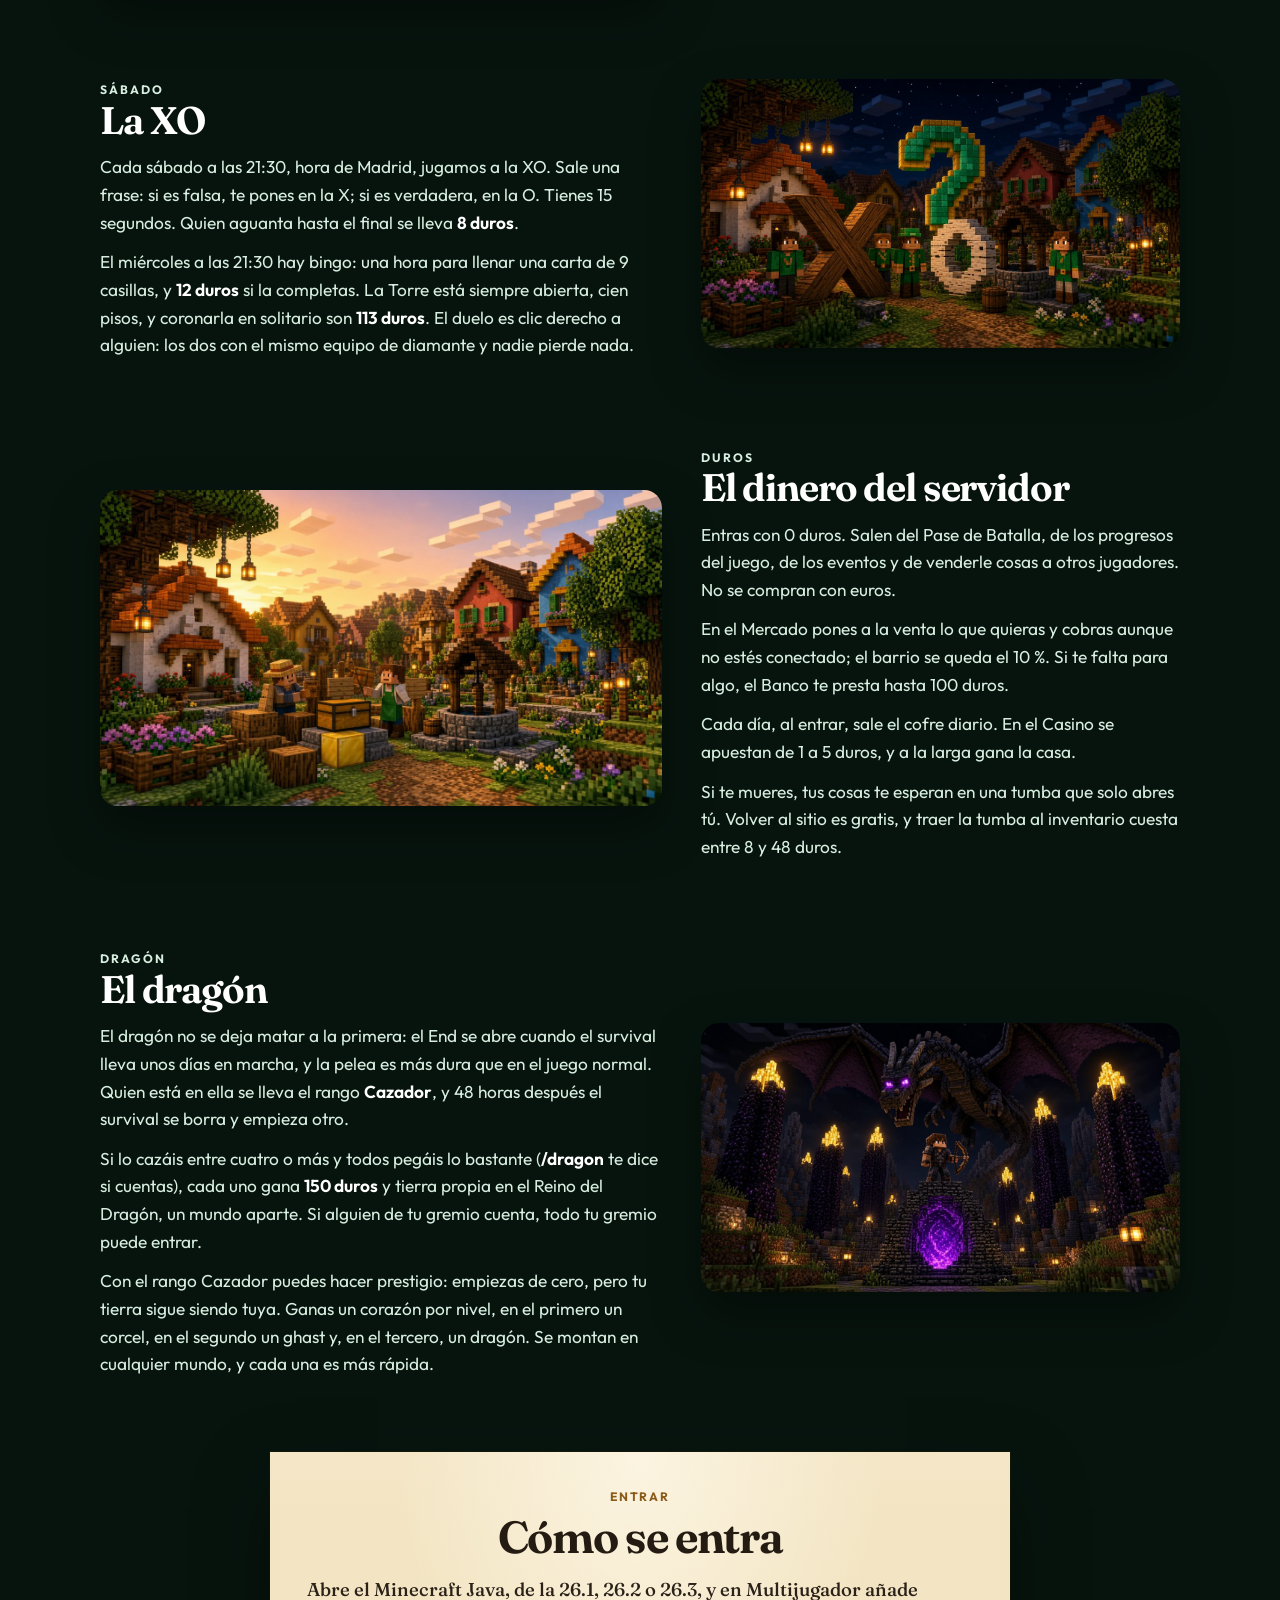
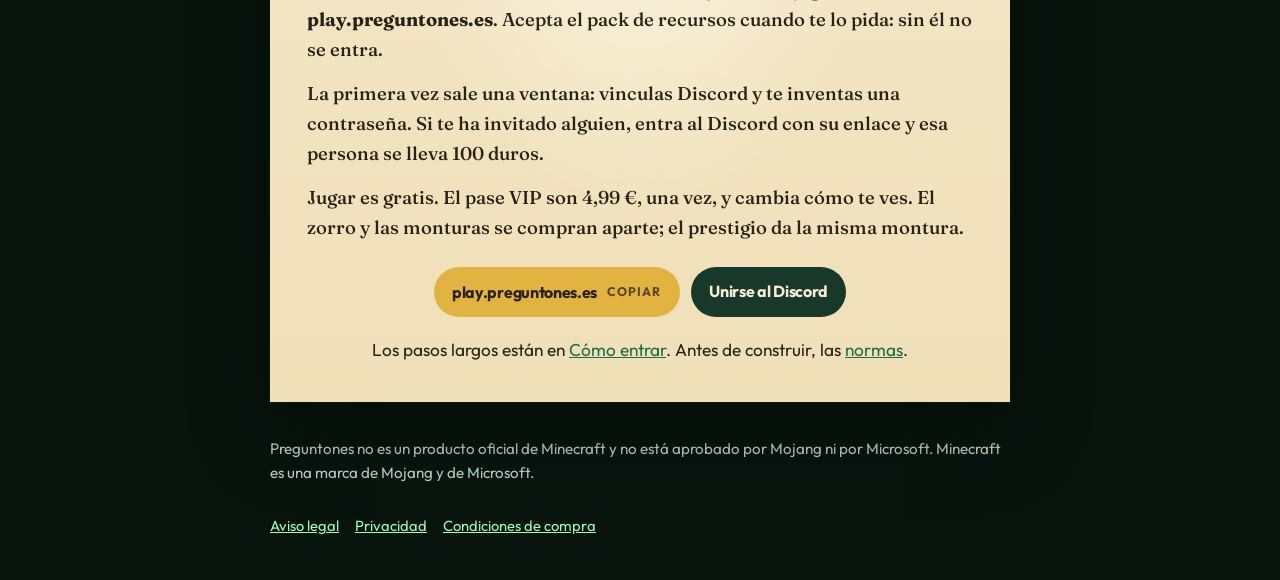
==== commit d55fd653: "Publica el plano del barrio con las parcelas de ahora." ====
--- a/carta/index.html
+++ b/carta/index.html
@@ -70,6 +70,7 @@
         <h2 id="titulo-parcela">La parcela</h2>
         <p>Al entrar te dan una pala de oro. Haces clic derecho en una parcela libre y es tuya: la primera cuesta <strong>25 duros</strong>, y puedes llegar a tener seis.</p>
         <p>Las puertas las abre cualquiera. Los cofres y los hornos, solo tú y quien invites con <strong>/parcela amigo</strong>. Si un día te cansas de ella, la puedes vender a otro jugador.</p>
+        <p>En la web, <a href="../plano.html">el plano</a> marca las libres, las reservadas y las que están en venta. Una casa sale con nombre solo si esa persona lo pide.</p>
       </div>
     </section>
 
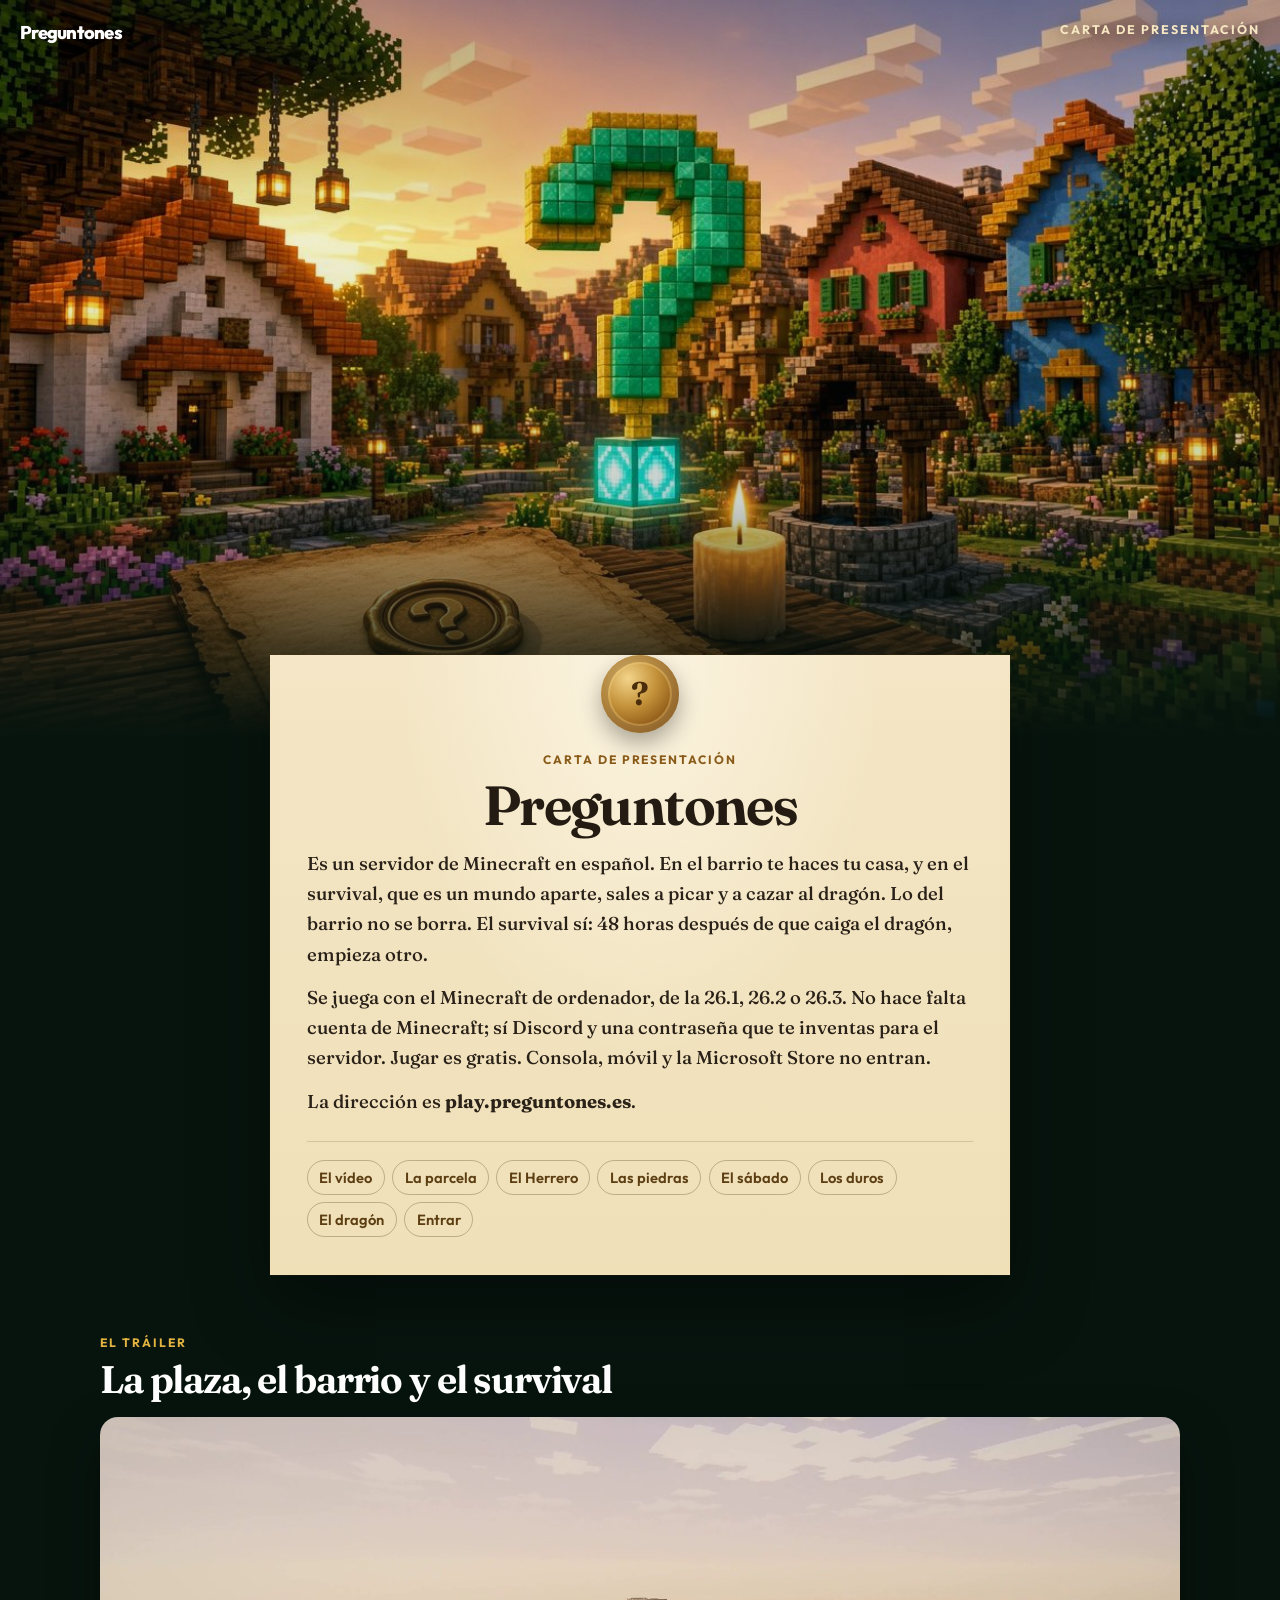
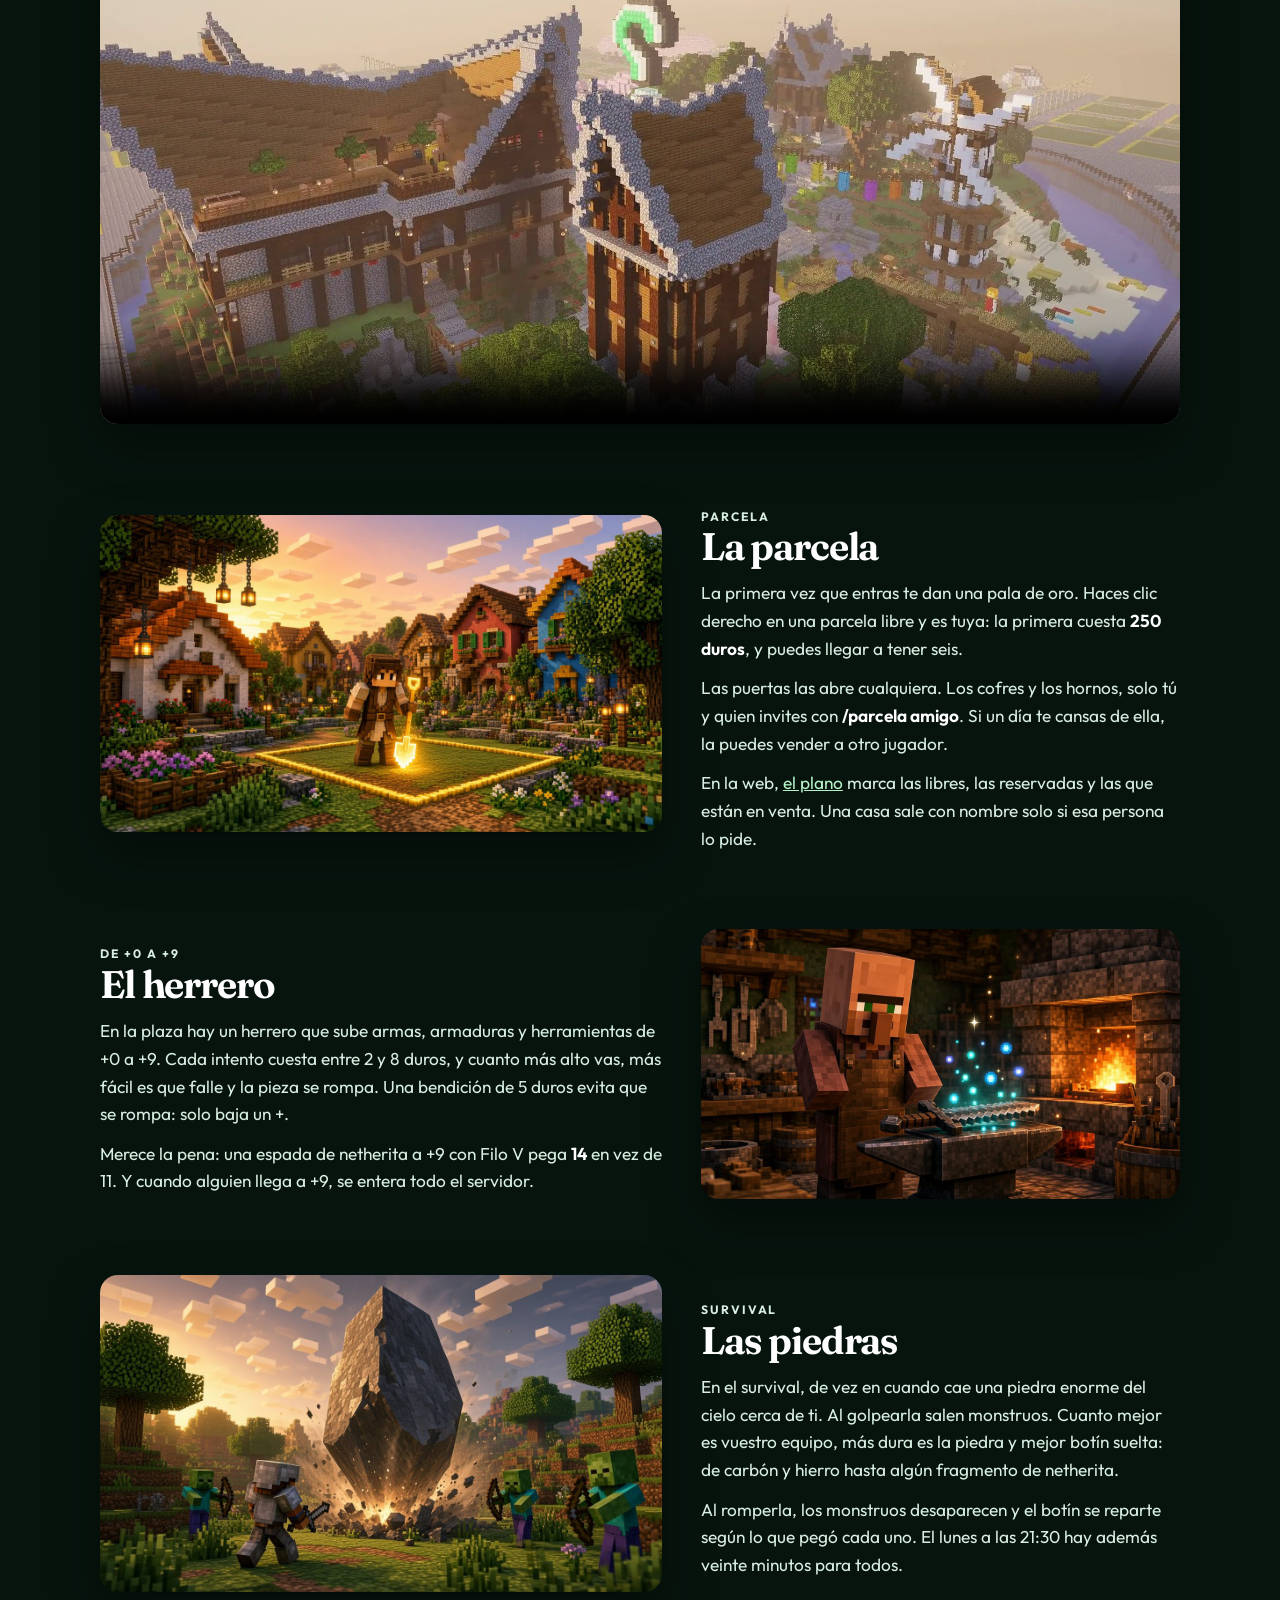
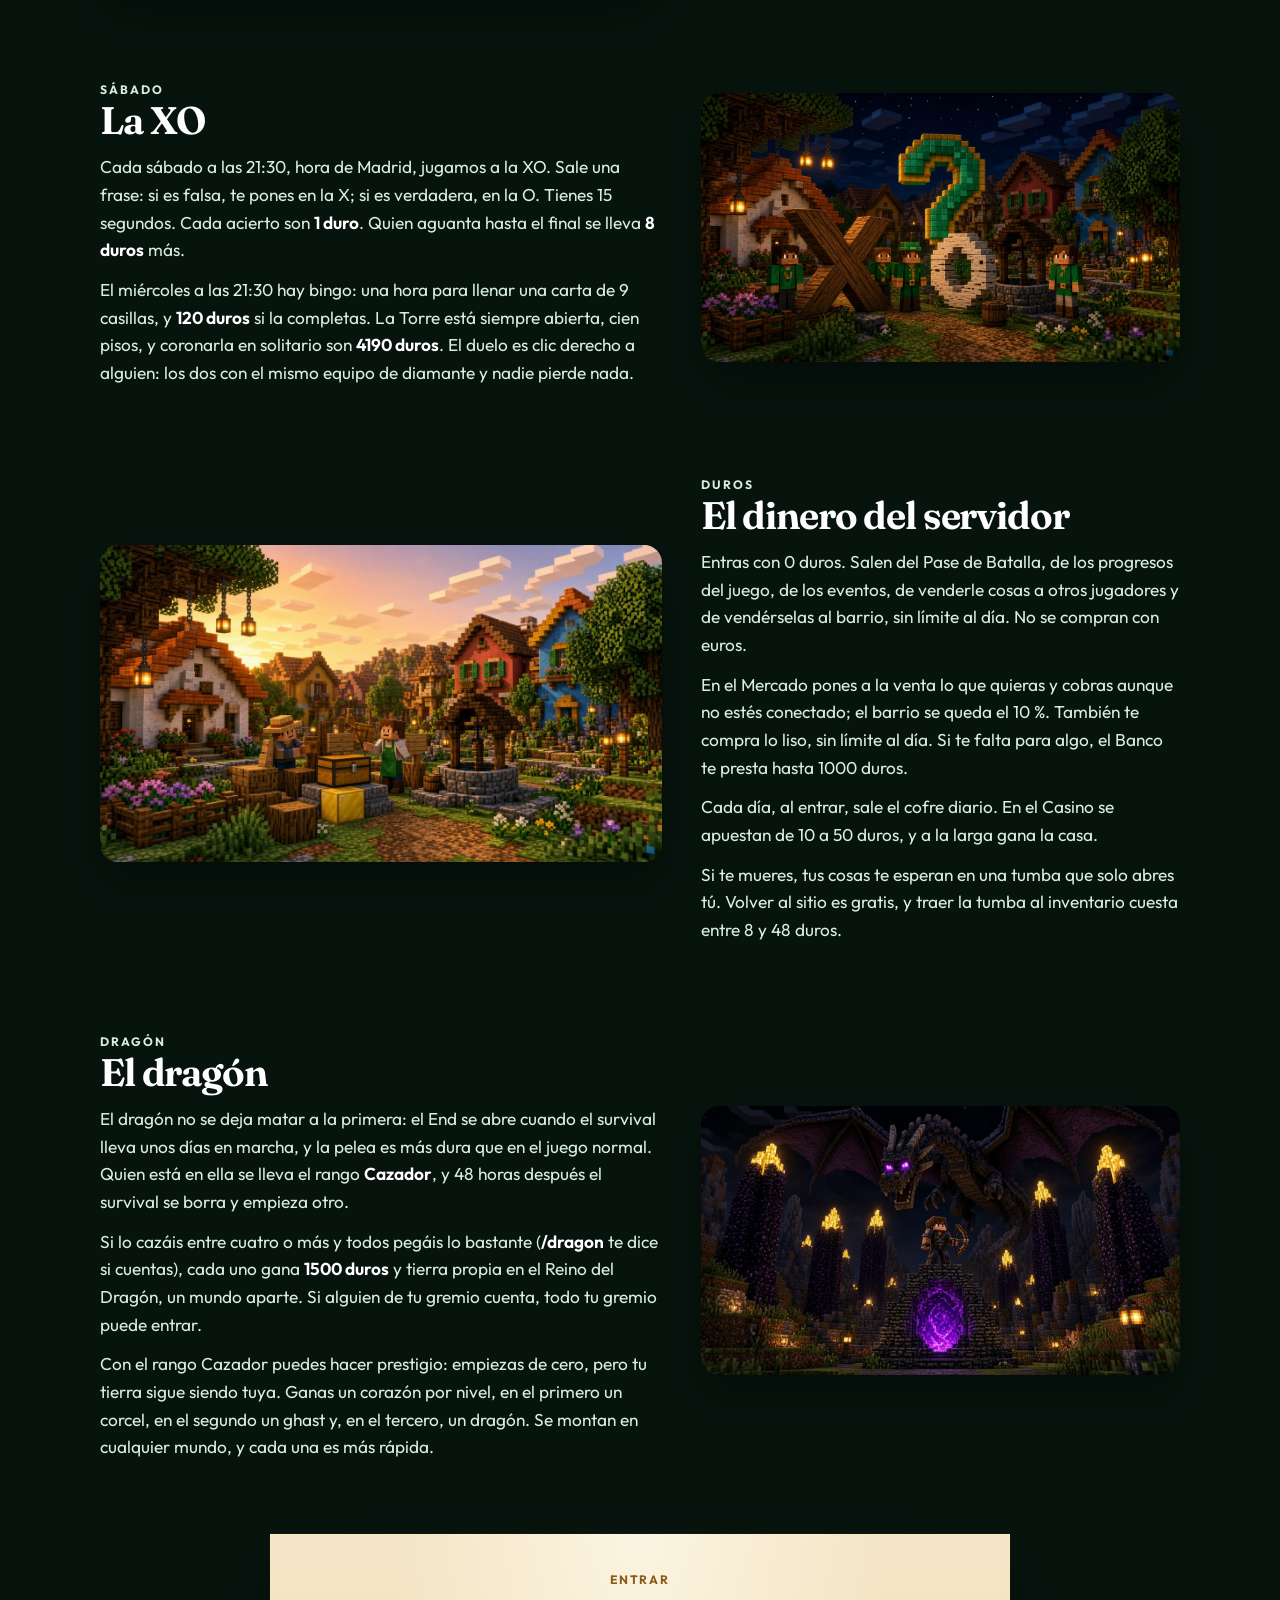
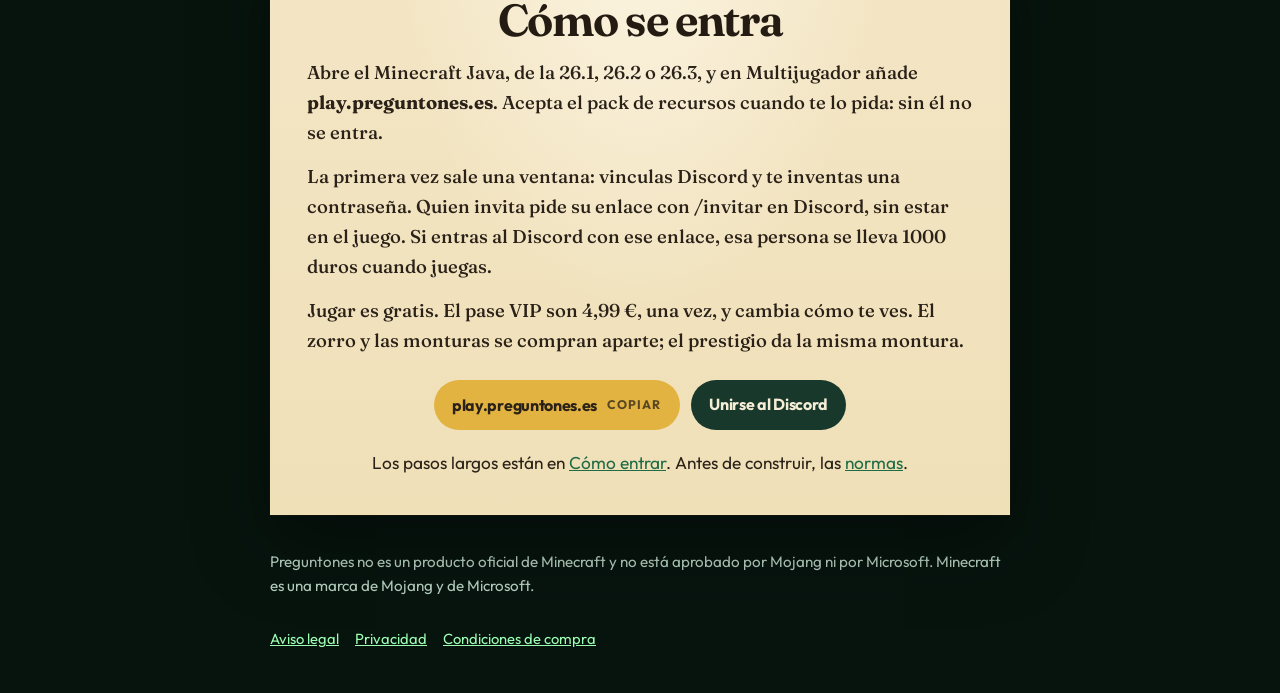
==== commit c84254a7: "Publica el trailer de 80 segundos, el short nuevo y la web con los duros por diez." ====
--- a/carta/index.html
+++ b/carta/index.html
@@ -52,11 +52,11 @@
     </article>
 
     <section class="pieza" id="video" aria-labelledby="titulo-video">
-      <p class="kicker">Un minuto</p>
+      <p class="kicker">El tráiler</p>
       <h2 id="titulo-video">La plaza, el barrio y el survival</h2>
       <figure class="foto">
-        <video controls playsinline preload="metadata" width="1920" height="1080" poster="../img/trailer.jpg">
-          <source src="../video/preguntones-trailer.mp4" type="video/mp4">
+        <video controls playsinline preload="metadata" width="1920" height="1080" poster="../img/trailer.jpg?v=2">
+          <source src="../video/preguntones-trailer.mp4?v=2" type="video/mp4">
         </video>
       </figure>
     </section>
@@ -68,7 +68,7 @@
       <div>
         <p class="kicker">Parcela</p>
         <h2 id="titulo-parcela">La parcela</h2>
-        <p>Al entrar te dan una pala de oro. Haces clic derecho en una parcela libre y es tuya: la primera cuesta <strong>25 duros</strong>, y puedes llegar a tener seis.</p>
+        <p>La primera vez que entras te dan una pala de oro. Haces clic derecho en una parcela libre y es tuya: la primera cuesta <strong>250 duros</strong>, y puedes llegar a tener seis.</p>
         <p>Las puertas las abre cualquiera. Los cofres y los hornos, solo tú y quien invites con <strong>/parcela amigo</strong>. Si un día te cansas de ella, la puedes vender a otro jugador.</p>
         <p>En la web, <a href="../plano.html">el plano</a> marca las libres, las reservadas y las que están en venta. Una casa sale con nombre solo si esa persona lo pide.</p>
       </div>
@@ -105,8 +105,8 @@
       <div>
         <p class="kicker">Sábado</p>
         <h2 id="titulo-sabado">La XO</h2>
-        <p>Cada <span data-campo="cita">sábado a las 21:30, hora de Madrid</span>, jugamos a la XO. Sale una frase: si es falsa, te pones en la X; si es verdadera, en la O. Tienes 15 segundos. Quien aguanta hasta el final se lleva <strong>8 duros</strong>.</p>
-        <p>El miércoles a las 21:30 hay bingo: una hora para llenar una carta de 9 casillas, y <strong>12 duros</strong> si la completas. La Torre está siempre abierta, cien pisos, y coronarla en solitario son <strong>113 duros</strong>. El duelo es clic derecho a alguien: los dos con el mismo equipo de diamante y nadie pierde nada.</p>
+        <p>Cada <span data-campo="cita">sábado a las 21:30, hora de Madrid</span>, jugamos a la XO. Sale una frase: si es falsa, te pones en la X; si es verdadera, en la O. Tienes 15 segundos. Cada acierto son <strong>1 duro</strong>. Quien aguanta hasta el final se lleva <strong>8 duros</strong> más.</p>
+        <p>El miércoles a las 21:30 hay bingo: una hora para llenar una carta de 9 casillas, y <strong>120 duros</strong> si la completas. La Torre está siempre abierta, cien pisos, y coronarla en solitario son <strong>4190 duros</strong>. El duelo es clic derecho a alguien: los dos con el mismo equipo de diamante y nadie pierde nada.</p>
       </div>
     </section>
 
@@ -117,9 +117,9 @@
       <div>
         <p class="kicker">Duros</p>
         <h2 id="titulo-duros">El dinero del servidor</h2>
-        <p>Entras con 0 duros. Salen del Pase de Batalla, de los progresos del juego, de los eventos y de venderle cosas a otros jugadores. No se compran con euros.</p>
-        <p>En el Mercado pones a la venta lo que quieras y cobras aunque no estés conectado; el barrio se queda el 10 %. Si te falta para algo, el Banco te presta hasta 100 duros.</p>
-        <p>Cada día, al entrar, sale el cofre diario. En el Casino se apuestan de 1 a 5 duros, y a la larga gana la casa.</p>
+        <p>Entras con 0 duros. Salen del Pase de Batalla, de los progresos del juego, de los eventos, de venderle cosas a otros jugadores y de vendérselas al barrio, sin límite al día. No se compran con euros.</p>
+        <p>En el Mercado pones a la venta lo que quieras y cobras aunque no estés conectado; el barrio se queda el 10 %. También te compra lo liso, sin límite al día. Si te falta para algo, el Banco te presta hasta 1000 duros.</p>
+        <p>Cada día, al entrar, sale el cofre diario. En el Casino se apuestan de 10 a 50 duros, y a la larga gana la casa.</p>
         <p>Si te mueres, tus cosas te esperan en una tumba que solo abres tú. Volver al sitio es gratis, y traer la tumba al inventario cuesta entre 8 y 48 duros.</p>
       </div>
     </section>
@@ -132,7 +132,7 @@
         <p class="kicker">Dragón</p>
         <h2 id="titulo-dragon">El dragón</h2>
         <p>El dragón no se deja matar a la primera: el End se abre cuando el survival lleva unos días en marcha, y la pelea es más dura que en el juego normal. Quien está en ella se lleva el rango <strong>Cazador</strong>, y 48 horas después el survival se borra y empieza otro.</p>
-        <p>Si lo cazáis entre cuatro o más y todos pegáis lo bastante (<strong>/dragon</strong> te dice si cuentas), cada uno gana <strong>150 duros</strong> y tierra propia en el Reino del Dragón, un mundo aparte. Si alguien de tu gremio cuenta, todo tu gremio puede entrar.</p>
+        <p>Si lo cazáis entre cuatro o más y todos pegáis lo bastante (<strong>/dragon</strong> te dice si cuentas), cada uno gana <strong>1500 duros</strong> y tierra propia en el Reino del Dragón, un mundo aparte. Si alguien de tu gremio cuenta, todo tu gremio puede entrar.</p>
         <p>Con el rango Cazador puedes hacer prestigio: empiezas de cero, pero tu tierra sigue siendo tuya. Ganas un corazón por nivel, en el primero un corcel, en el segundo un ghast y, en el tercero, un dragón. Se montan en cualquier mundo, y cada una es más rápida.</p>
       </div>
     </section>
@@ -142,7 +142,7 @@
       <h2 id="titulo-entrar">Cómo se entra</h2>
       <div class="prosa">
         <p>Abre el Minecraft Java, de la <span data-campo="clientes">26.1, 26.2 o 26.3</span>, y en Multijugador añade <strong data-campo="hostname">play.preguntones.es</strong>. Acepta el pack de recursos cuando te lo pida: sin él no se entra.</p>
-        <p>La primera vez sale una ventana: vinculas Discord y te inventas una contraseña. Si te ha invitado alguien, entra al Discord con su enlace y esa persona se lleva 100 duros.</p>
+        <p>La primera vez sale una ventana: vinculas Discord y te inventas una contraseña. Quien invita pide su enlace con /invitar en Discord, sin estar en el juego. Si entras al Discord con ese enlace, esa persona se lleva 1000 duros cuando juegas.</p>
         <p>Jugar es gratis. El pase VIP son <span data-campo="precioVecino">4,99 €</span>, una vez, y cambia cómo te ves. El zorro y las monturas se compran aparte; el prestigio da la misma montura.</p>
       </div>
       <div class="acciones">
